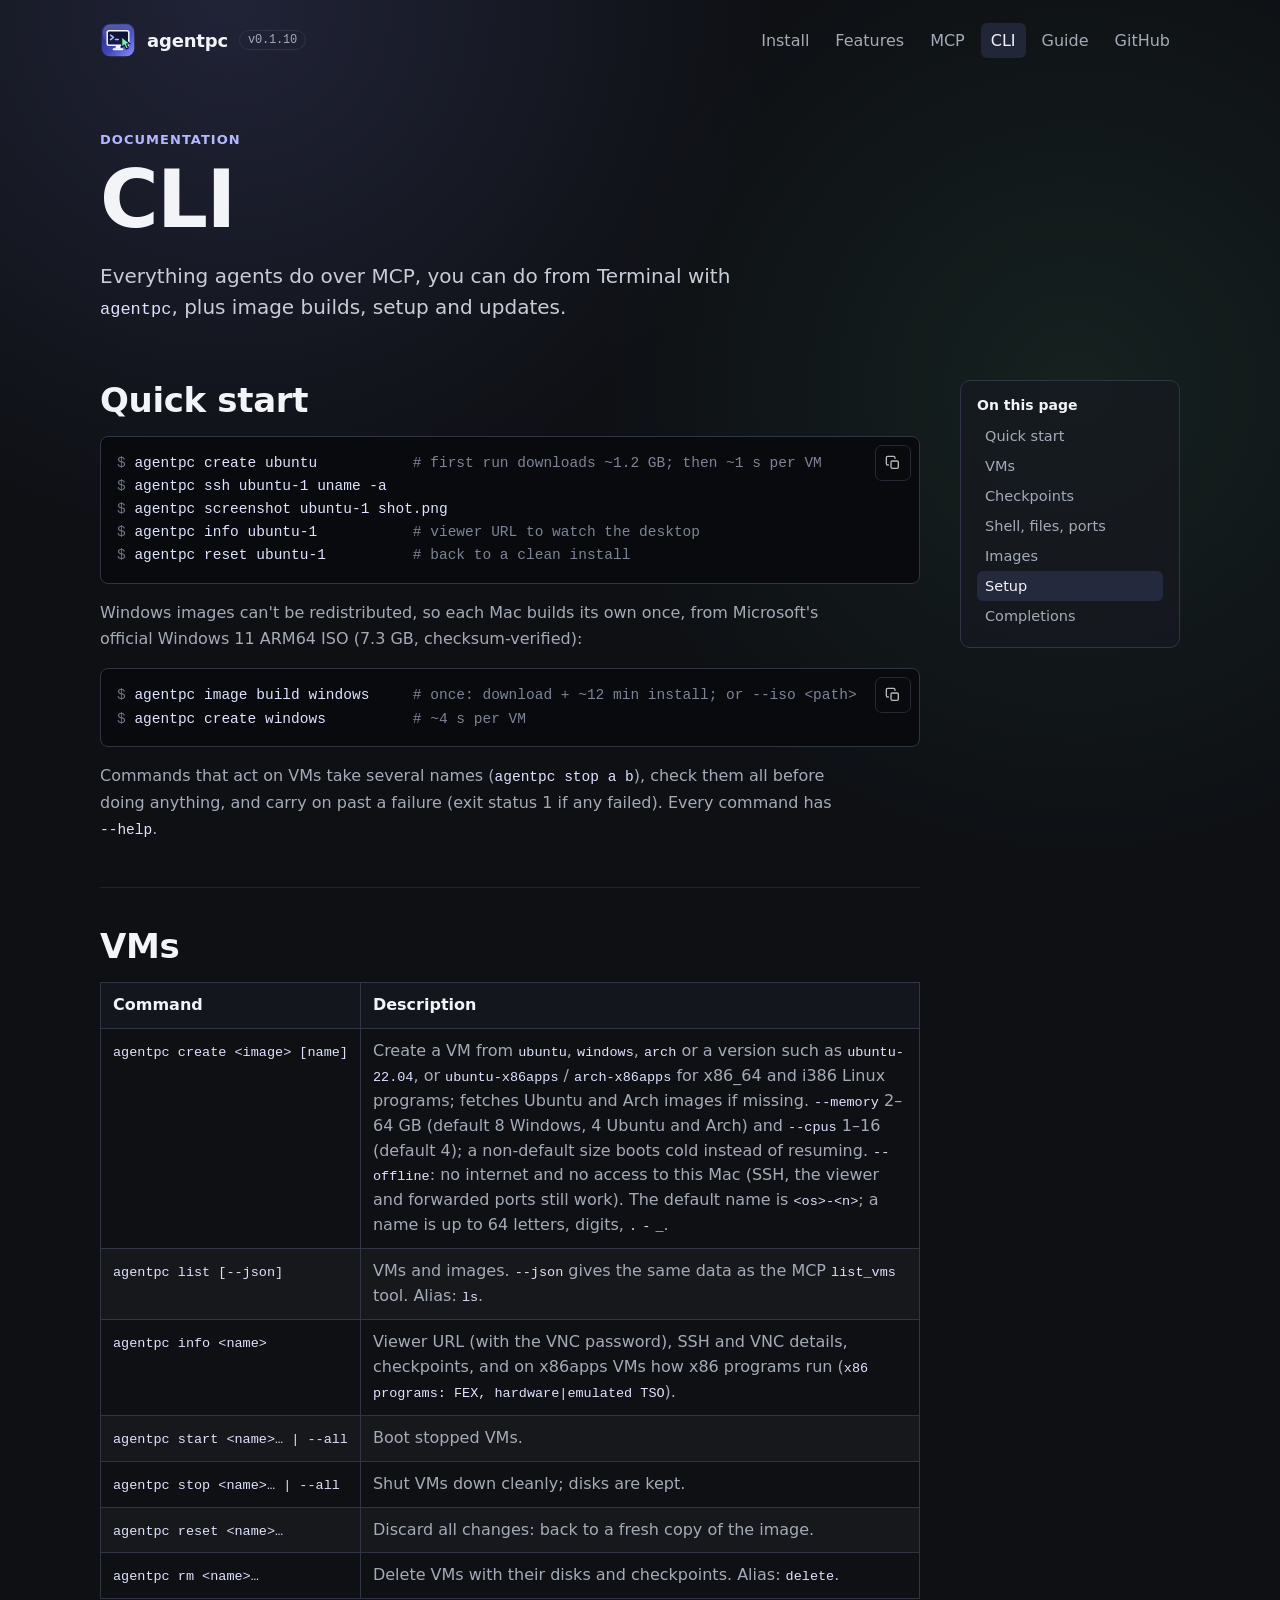
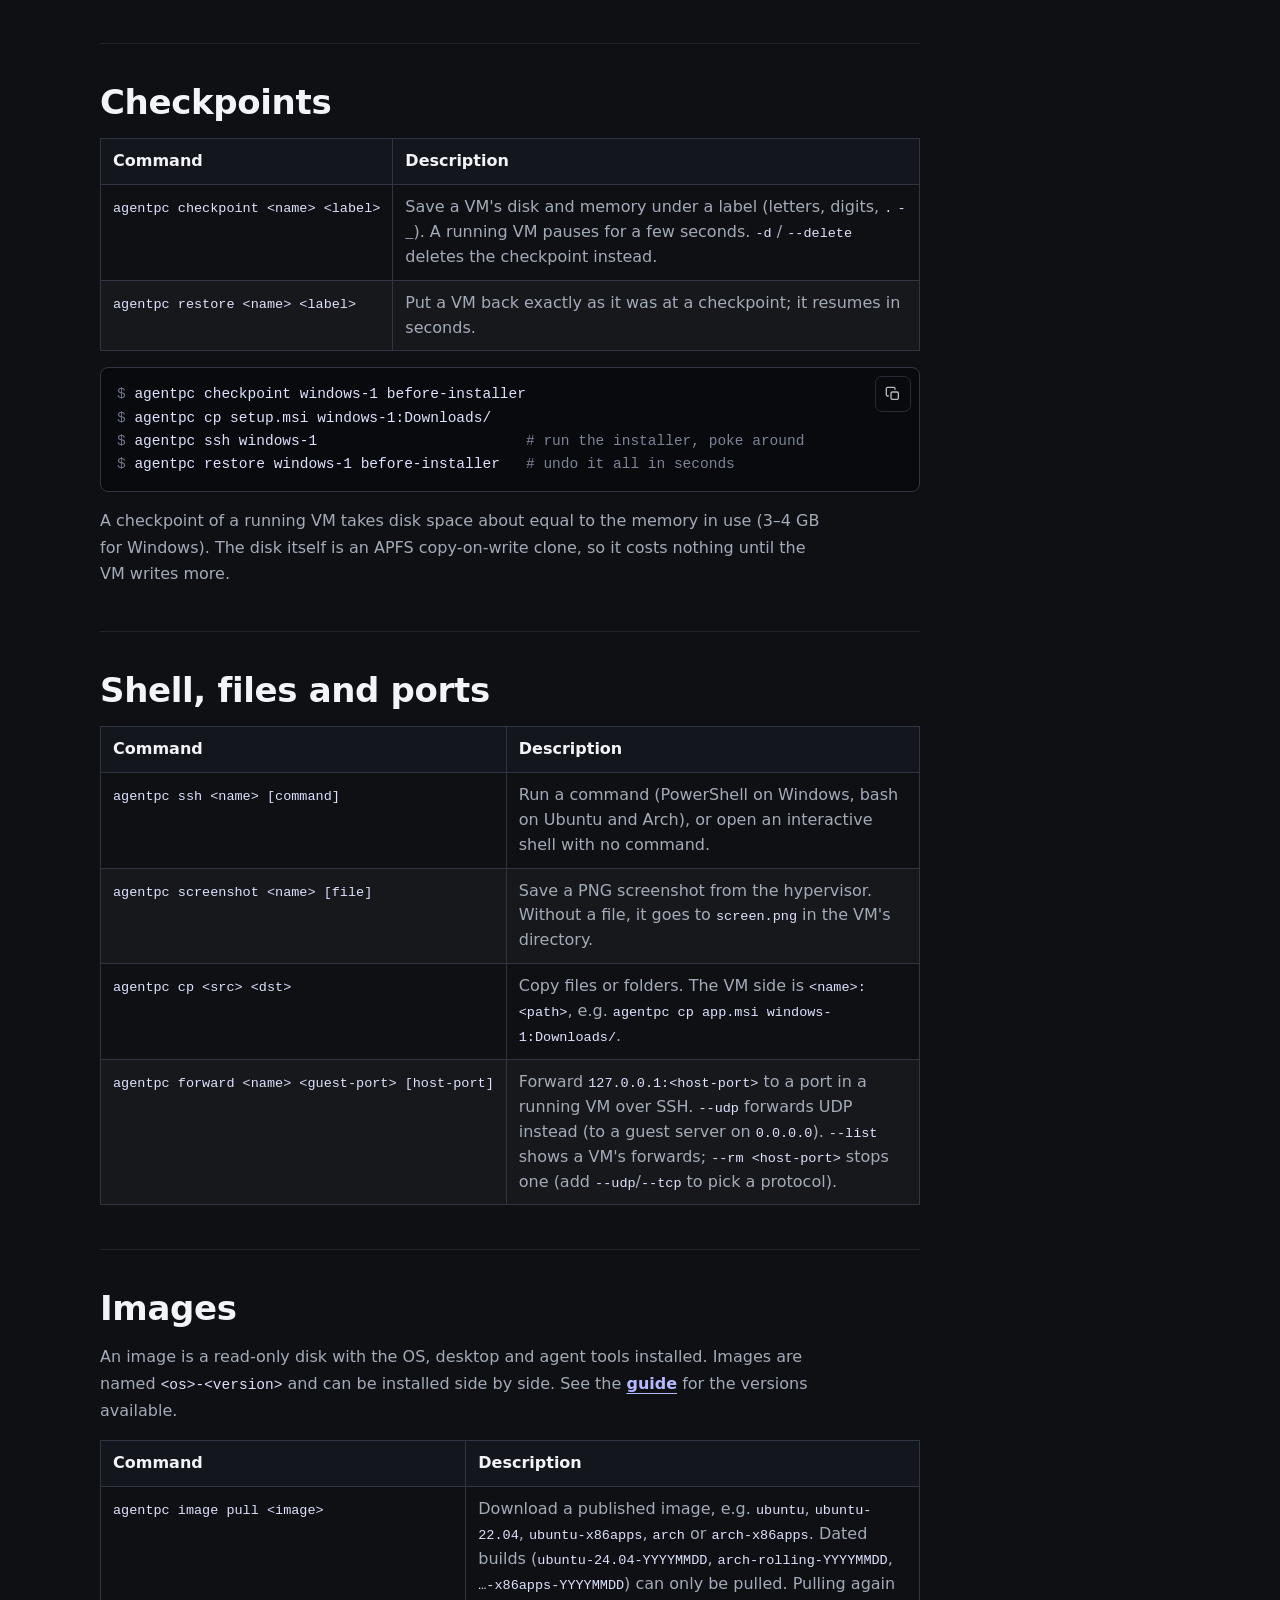
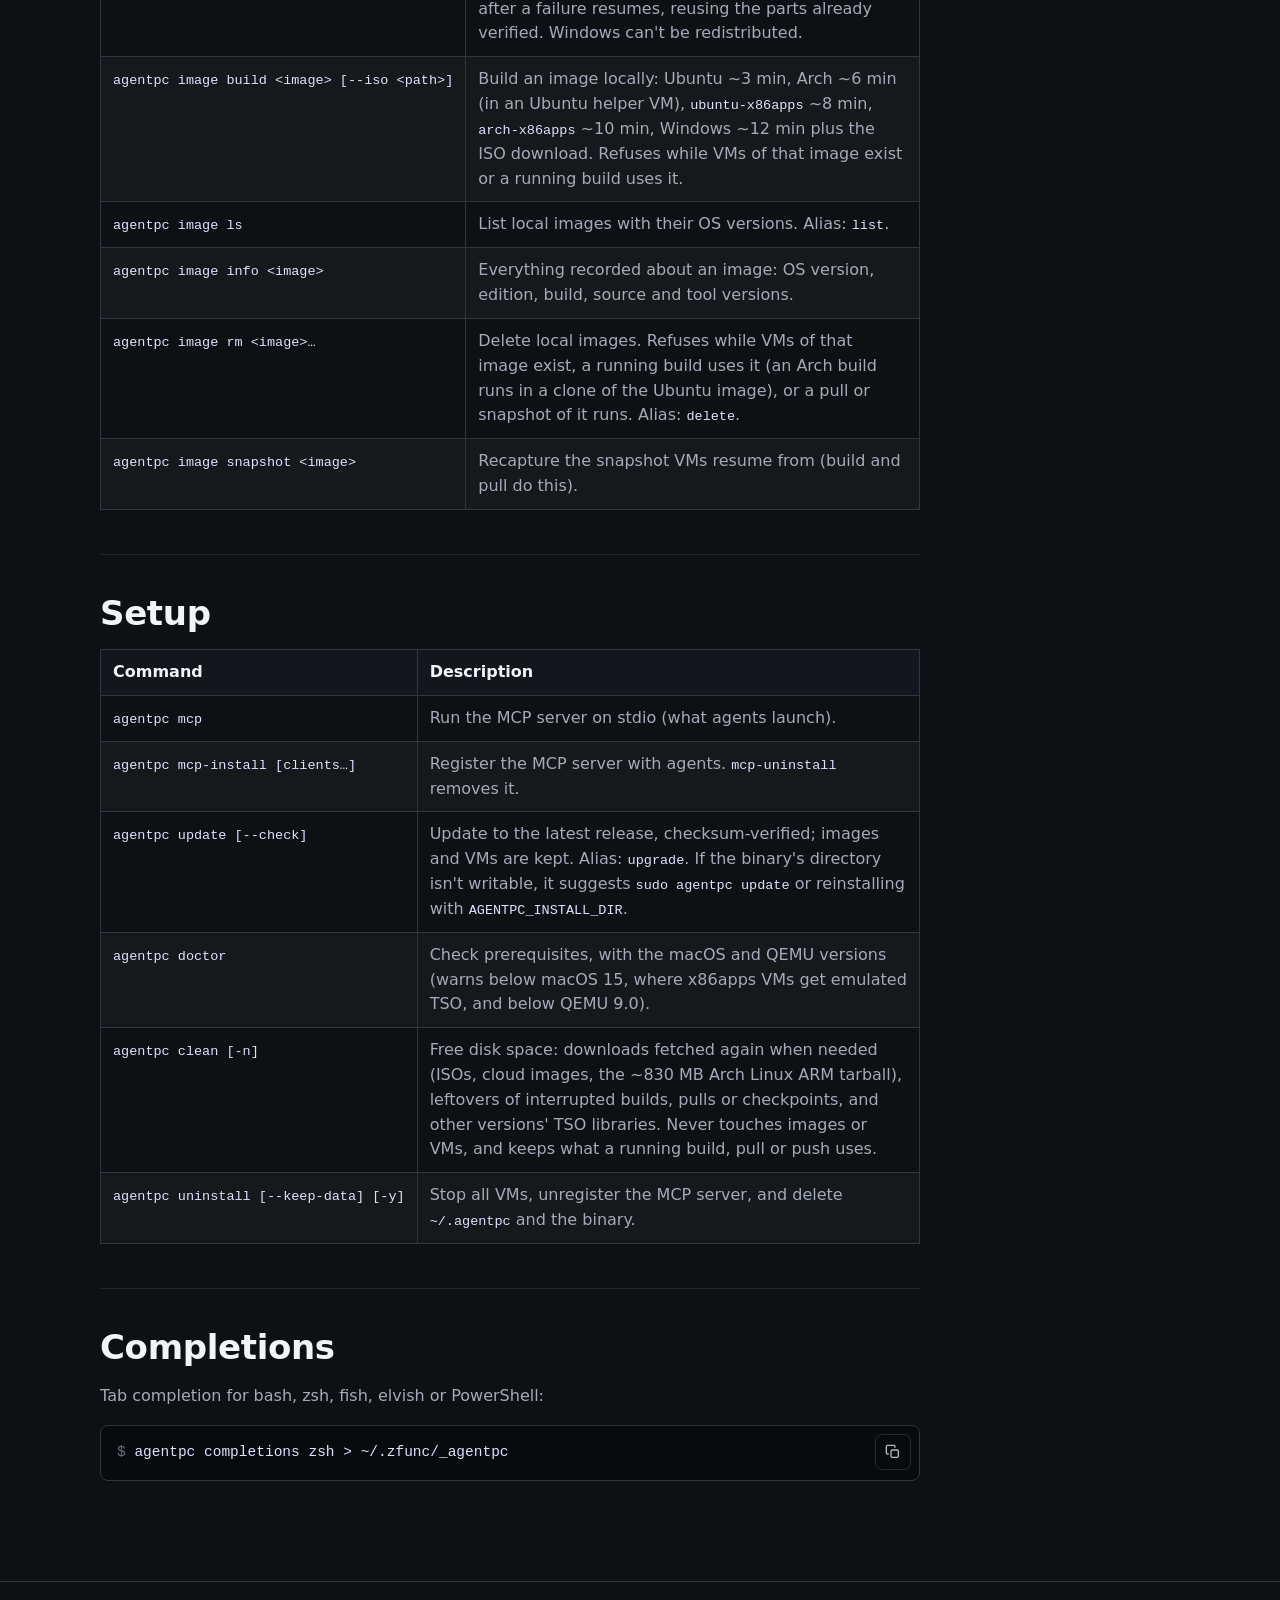
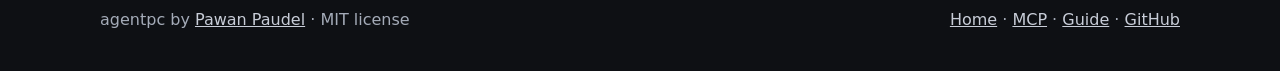
==== site/cli.html @ 163df9e5 "chore: release v0.1.10" ====
<!doctype html>
<html lang="en">
  <head>
    <meta charset="utf-8" />
    <meta name="viewport" content="width=device-width, initial-scale=1" />
    <title>agentpc CLI</title>
    <meta
      name="description"
      content="agentpc CLI reference: create, checkpoint, reset and control Windows, Ubuntu and Arch Linux ARM desktop VMs from your Mac's terminal."
    />
    <meta property="og:title" content="agentpc CLI" />
    <meta
      property="og:description"
      content="Create, checkpoint, reset and control Windows, Ubuntu and Arch Linux ARM VMs from your terminal."
    />
    <meta property="og:type" content="website" />
    <meta property="og:image" content="https://agentpc.pawanpaudel.com.np/og.png" />
    <meta name="twitter:card" content="summary_large_image" />
    <meta property="og:url" content="https://agentpc.pawanpaudel.com.np/cli.html" />
    <meta name="theme-color" content="#1b1f4b" />
    <link rel="icon" href="favicon.svg" type="image/svg+xml" />
    <link rel="apple-touch-icon" href="apple-touch-icon.png" />
    <link rel="stylesheet" href="styles.css" />
  </head>
  <body>
    <a class="skip-link" href="#main">Skip to content</a>
    <header class="shell">
      <nav class="nav" aria-label="Main navigation">
        <a class="brand" href="index.html">
          <img src="favicon.svg" width="36" height="36" alt="" decoding="async" />
          <span>agentpc</span>
          <span class="version" translate="no">v0.1.10</span>
        </a>
        <div class="nav-links">
          <a href="index.html#install">Install</a>
          <a href="index.html#features">Features</a>
          <a href="mcp.html">MCP</a>
          <a href="cli.html" aria-current="page">CLI</a>
          <a href="guide.html">Guide</a>
          <a class="nav-github" href="https://github.com/pawanpaudel93/agentpc">GitHub</a>
        </div>
      </nav>
    </header>

    <main id="main">
      <section class="shell hero compact">
        <div class="hero-inner">
          <p class="eyebrow">Documentation</p>
          <h1>CLI</h1>
          <p class="hero-copy">
            Everything agents do over MCP, you can do from Terminal with
            <code translate="no">agentpc</code>, plus image builds, setup and updates.
          </p>
        </div>
      </section>

      <div class="shell doc-layout">
        <aside class="doc-nav" aria-label="CLI sections">
          <strong>On this page</strong>
          <div class="doc-nav-links">
            <a href="#quick-start">Quick start</a>
            <a href="#vms">VMs</a>
            <a href="#checkpoints">Checkpoints</a>
            <a href="#access">Shell, files, ports</a>
            <a href="#images">Images</a>
            <a href="#setup">Setup</a>
            <a href="#completions">Completions</a>
          </div>
        </aside>

        <article class="doc-main">
          <section class="doc-section" id="quick-start">
            <h2>Quick start</h2>
            <div class="code-panel">
              <pre><code translate="no"><span class="prompt">$ </span>agentpc create ubuntu           <span class="comment"># first run downloads ~1.2 GB; then ~1 s per VM</span>
<span class="prompt">$ </span>agentpc ssh ubuntu-1 uname -a
<span class="prompt">$ </span>agentpc screenshot ubuntu-1 shot.png
<span class="prompt">$ </span>agentpc info ubuntu-1           <span class="comment"># viewer URL to watch the desktop</span>
<span class="prompt">$ </span>agentpc reset ubuntu-1          <span class="comment"># back to a clean install</span></code></pre>
            </div>
            <p>
              Windows images can't be redistributed, so each Mac builds its own once, from
              Microsoft's official Windows 11 ARM64 ISO (7.3 GB, checksum-verified):
            </p>
            <div class="code-panel">
              <pre><code translate="no"><span class="prompt">$ </span>agentpc image build windows     <span class="comment"># once: download + ~12 min install; or --iso &lt;path&gt;</span>
<span class="prompt">$ </span>agentpc create windows          <span class="comment"># ~4 s per VM</span></code></pre>
            </div>
            <p>
              Commands that act on VMs take several names (<code translate="no">agentpc stop a b</code>),
              check them all before doing anything, and carry on past a failure (exit status 1 if any
              failed). Every command has <code translate="no">--help</code>.
            </p>
          </section>

          <section class="doc-section" id="vms">
            <h2>VMs</h2>
            <table class="data-table">
              <thead>
                <tr><th>Command</th><th>Description</th></tr>
              </thead>
              <tbody>
                <tr>
                  <td><code translate="no">agentpc create &lt;image&gt; [name]</code></td>
                  <td>
                    Create a VM from <code translate="no">ubuntu</code>, <code translate="no">windows</code>,
                    <code translate="no">arch</code> or a
                    version such as <code translate="no">ubuntu-22.04</code>, or <code translate="no">ubuntu-x86apps</code> /
                    <code translate="no">arch-x86apps</code> for x86_64 and i386 Linux programs; fetches Ubuntu and Arch images if missing.
                    <code translate="no">--memory</code> 2–64 GB (default 8 Windows, 4 Ubuntu and Arch) and
                    <code translate="no">--cpus</code> 1–16 (default 4); a non-default size boots cold instead of
                    resuming. <code translate="no">--offline</code>: no internet and no access to this Mac (SSH,
                    the viewer and forwarded ports still work). The default name is
                    <code translate="no">&lt;os&gt;-&lt;n&gt;</code>; a name is up to 64 letters, digits,
                    <code translate="no">.</code> <code translate="no">-</code> <code translate="no">_</code>.
                  </td>
                </tr>
                <tr>
                  <td><code translate="no">agentpc list [--json]</code></td>
                  <td>VMs and images. <code translate="no">--json</code> gives the same data as the MCP <code translate="no">list_vms</code> tool. Alias: <code translate="no">ls</code>.</td>
                </tr>
                <tr>
                  <td><code translate="no">agentpc info &lt;name&gt;</code></td>
                  <td>Viewer URL (with the VNC password), SSH and VNC details, checkpoints, and on x86apps VMs how x86 programs run (<code translate="no">x86 programs: FEX, hardware|emulated TSO</code>).</td>
                </tr>
                <tr>
                  <td><code translate="no">agentpc start &lt;name&gt;… | --all</code></td>
                  <td>Boot stopped VMs.</td>
                </tr>
                <tr>
                  <td><code translate="no">agentpc stop &lt;name&gt;… | --all</code></td>
                  <td>Shut VMs down cleanly; disks are kept.</td>
                </tr>
                <tr>
                  <td><code translate="no">agentpc reset &lt;name&gt;…</code></td>
                  <td>Discard all changes: back to a fresh copy of the image.</td>
                </tr>
                <tr>
                  <td><code translate="no">agentpc rm &lt;name&gt;…</code></td>
                  <td>Delete VMs with their disks and checkpoints. Alias: <code translate="no">delete</code>.</td>
                </tr>
              </tbody>
            </table>
          </section>

          <section class="doc-section" id="checkpoints">
            <h2>Checkpoints</h2>
            <table class="data-table">
              <thead>
                <tr><th>Command</th><th>Description</th></tr>
              </thead>
              <tbody>
                <tr>
                  <td><code translate="no">agentpc checkpoint &lt;name&gt; &lt;label&gt;</code></td>
                  <td>Save a VM's disk and memory under a label (letters, digits, <code translate="no">.</code> <code translate="no">-</code> <code translate="no">_</code>). A running VM pauses for a few seconds. <code translate="no">-d</code> / <code translate="no">--delete</code> deletes the checkpoint instead.</td>
                </tr>
                <tr>
                  <td><code translate="no">agentpc restore &lt;name&gt; &lt;label&gt;</code></td>
                  <td>Put a VM back exactly as it was at a checkpoint; it resumes in seconds.</td>
                </tr>
              </tbody>
            </table>
            <div class="code-panel">
              <pre><code translate="no"><span class="prompt">$ </span>agentpc checkpoint windows-1 before-installer
<span class="prompt">$ </span>agentpc cp setup.msi windows-1:Downloads/
<span class="prompt">$ </span>agentpc ssh windows-1                        <span class="comment"># run the installer, poke around</span>
<span class="prompt">$ </span>agentpc restore windows-1 before-installer   <span class="comment"># undo it all in seconds</span></code></pre>
            </div>
            <p>
              A checkpoint of a running VM takes disk space about equal to the memory in use (3–4 GB for
              Windows). The disk itself is an APFS copy-on-write clone, so it costs nothing until the VM
              writes more.
            </p>
          </section>

          <section class="doc-section" id="access">
            <h2>Shell, files and ports</h2>
            <table class="data-table">
              <thead>
                <tr><th>Command</th><th>Description</th></tr>
              </thead>
              <tbody>
                <tr>
                  <td><code translate="no">agentpc ssh &lt;name&gt; [command]</code></td>
                  <td>Run a command (PowerShell on Windows, bash on Ubuntu and Arch), or open an interactive shell with no command.</td>
                </tr>
                <tr>
                  <td><code translate="no">agentpc screenshot &lt;name&gt; [file]</code></td>
                  <td>Save a PNG screenshot from the hypervisor. Without a file, it goes to <code translate="no">screen.png</code> in the VM's directory.</td>
                </tr>
                <tr>
                  <td><code translate="no">agentpc cp &lt;src&gt; &lt;dst&gt;</code></td>
                  <td>Copy files or folders. The VM side is <code translate="no">&lt;name&gt;:&lt;path&gt;</code>, e.g. <code translate="no">agentpc cp app.msi windows-1:Downloads/</code>.</td>
                </tr>
                <tr>
                  <td><code translate="no">agentpc forward &lt;name&gt; &lt;guest-port&gt; [host-port]</code></td>
                  <td>Forward <code translate="no">127.0.0.1:&lt;host-port&gt;</code> to a port in a running VM over SSH. <code translate="no">--udp</code> forwards UDP instead (to a guest server on <code translate="no">0.0.0.0</code>). <code translate="no">--list</code> shows a VM's forwards; <code translate="no">--rm &lt;host-port&gt;</code> stops one (add <code translate="no">--udp</code>/<code translate="no">--tcp</code> to pick a protocol).</td>
                </tr>
              </tbody>
            </table>
          </section>

          <section class="doc-section" id="images">
            <h2>Images</h2>
            <p>
              An image is a read-only disk with the OS, desktop and agent tools installed. Images are
              named <code translate="no">&lt;os&gt;-&lt;version&gt;</code> and can be installed side by side.
              See the <a href="guide.html#images">guide</a> for the versions available.
            </p>
            <table class="data-table">
              <thead>
                <tr><th>Command</th><th>Description</th></tr>
              </thead>
              <tbody>
                <tr>
                  <td><code translate="no">agentpc image pull &lt;image&gt;</code></td>
                  <td>Download a published image, e.g. <code translate="no">ubuntu</code>, <code translate="no">ubuntu-22.04</code>, <code translate="no">ubuntu-x86apps</code>, <code translate="no">arch</code> or <code translate="no">arch-x86apps</code>. Dated builds (<code translate="no">ubuntu-24.04-YYYYMMDD</code>, <code translate="no">arch-rolling-YYYYMMDD</code>, <code translate="no">…-x86apps-YYYYMMDD</code>) can only be pulled. Pulling again after a failure resumes, reusing the parts already verified. Windows can't be redistributed.</td>
                </tr>
                <tr>
                  <td><code translate="no">agentpc image build &lt;image&gt; [--iso &lt;path&gt;]</code></td>
                  <td>Build an image locally: Ubuntu ~3 min, Arch ~6 min (in an Ubuntu helper VM), <code translate="no">ubuntu-x86apps</code> ~8 min, <code translate="no">arch-x86apps</code> ~10 min, Windows ~12 min plus the ISO download. Refuses while VMs of that image exist or a running build uses it.</td>
                </tr>
                <tr>
                  <td><code translate="no">agentpc image ls</code></td>
                  <td>List local images with their OS versions. Alias: <code translate="no">list</code>.</td>
                </tr>
                <tr>
                  <td><code translate="no">agentpc image info &lt;image&gt;</code></td>
                  <td>Everything recorded about an image: OS version, edition, build, source and tool versions.</td>
                </tr>
                <tr>
                  <td><code translate="no">agentpc image rm &lt;image&gt;…</code></td>
                  <td>Delete local images. Refuses while VMs of that image exist, a running build uses it (an Arch build runs in a clone of the Ubuntu image), or a pull or snapshot of it runs. Alias: <code translate="no">delete</code>.</td>
                </tr>
                <tr>
                  <td><code translate="no">agentpc image snapshot &lt;image&gt;</code></td>
                  <td>Recapture the snapshot VMs resume from (build and pull do this).</td>
                </tr>
              </tbody>
            </table>
          </section>

          <section class="doc-section" id="setup">
            <h2>Setup</h2>
            <table class="data-table">
              <thead>
                <tr><th>Command</th><th>Description</th></tr>
              </thead>
              <tbody>
                <tr>
                  <td><code translate="no">agentpc mcp</code></td>
                  <td>Run the MCP server on stdio (what agents launch).</td>
                </tr>
                <tr>
                  <td><code translate="no">agentpc mcp-install [clients…]</code></td>
                  <td>Register the MCP server with agents. <code translate="no">mcp-uninstall</code> removes it.</td>
                </tr>
                <tr>
                  <td><code translate="no">agentpc update [--check]</code></td>
                  <td>Update to the latest release, checksum-verified; images and VMs are kept. Alias: <code translate="no">upgrade</code>. If the binary's directory isn't writable, it suggests <code translate="no">sudo agentpc update</code> or reinstalling with <code translate="no">AGENTPC_INSTALL_DIR</code>.</td>
                </tr>
                <tr>
                  <td><code translate="no">agentpc doctor</code></td>
                  <td>Check prerequisites, with the macOS and QEMU versions (warns below macOS 15, where x86apps VMs get emulated TSO, and below QEMU 9.0).</td>
                </tr>
                <tr>
                  <td><code translate="no">agentpc clean [-n]</code></td>
                  <td>Free disk space: downloads fetched again when needed (ISOs, cloud images, the ~830 MB Arch Linux ARM tarball), leftovers of interrupted builds, pulls or checkpoints, and other versions' TSO libraries. Never touches images or VMs, and keeps what a running build, pull or push uses.</td>
                </tr>
                <tr>
                  <td><code translate="no">agentpc uninstall [--keep-data] [-y]</code></td>
                  <td>Stop all VMs, unregister the MCP server, and delete <code translate="no">~/.agentpc</code> and the binary.</td>
                </tr>
              </tbody>
            </table>
          </section>

          <section class="doc-section" id="completions">
            <h2>Completions</h2>
            <p>Tab completion for bash, zsh, fish, elvish or PowerShell:</p>
            <div class="code-panel">
              <pre><code translate="no"><span class="prompt">$ </span>agentpc completions zsh &gt; ~/.zfunc/_agentpc</code></pre>
            </div>
          </section>
        </article>
      </div>
      <span class="copy-status" aria-live="polite"></span>
    </main>

    <footer>
      <div class="shell">
        <span>agentpc by <a href="https://github.com/pawanpaudel93">Pawan Paudel</a> · MIT license</span>
        <span>
          <a href="index.html">Home</a>
          ·
          <a href="mcp.html">MCP</a>
          ·
          <a href="guide.html">Guide</a>
          ·
          <a class="nav-github" href="https://github.com/pawanpaudel93/agentpc">GitHub</a>
        </span>
      </div>
    </footer>
    <script src="script.js"></script>
  </body>
</html>
---- site/styles.css ----
:root {
  color-scheme: dark;
  --bg: #0e1014;
  --panel: #171a21;
  --panel-soft: #13161c;
  --code-bg: #080a0d;
  --line: #2f3542;
  --line-soft: rgba(47, 53, 66, 0.55);
  --text: #f2f4f8;
  --muted: #a4abb8;
  --soft: #c8cdd8;
  --accent: #8a91ff;
  /* Lighter indigo reserved for text on dark (eyebrows, inline links),
     where the button-fill indigo falls below 4.5:1 at small sizes. */
  --accent-text: #b4b8ff;
  --accent-ink: #0d1033;
  --ok: #6ee7a8;
  --warn: #f5c16c;
  --mono: "SFMono-Regular", "SF Mono", ui-monospace, Menlo, Consolas, "Liberation Mono", monospace;
  font-family:
    Inter, ui-sans-serif, system-ui, -apple-system, BlinkMacSystemFont,
    "Segoe UI", sans-serif;
}

* {
  box-sizing: border-box;
}

html {
  background: var(--bg);
  scroll-behavior: smooth;
}

body {
  margin: 0;
  background:
    radial-gradient(circle at 18% 0%, rgba(138, 145, 255, 0.15), transparent 34rem),
    radial-gradient(circle at 84% 8%, rgba(110, 231, 168, 0.08), transparent 30rem),
    var(--bg);
  color: var(--text);
  overflow-x: hidden;
  -webkit-tap-highlight-color: rgba(138, 145, 255, 0.24);
}

a {
  color: inherit;
}

a,
.button,
.copy-button,
.tab {
  touch-action: manipulation;
}

a:focus-visible,
.button:focus-visible,
.copy-button:focus-visible,
.tab:focus-visible {
  border-radius: 7px;
  outline: 2px solid var(--accent);
  outline-offset: 3px;
}

.skip-link {
  background: var(--accent);
  border-radius: 7px;
  color: var(--accent-ink);
  font-weight: 700;
  left: 16px;
  padding: 10px 14px;
  position: absolute;
  text-decoration: none;
  top: 14px;
  transform: translateY(-160%);
  transition: transform 160ms ease;
  z-index: 10;
}

.skip-link:focus-visible {
  transform: translateY(0);
}

.shell {
  margin: 0 auto;
  width: min(1080px, calc(100% - 32px));
}

/* ---- Nav ---- */

.nav {
  align-items: center;
  display: flex;
  gap: 20px;
  justify-content: space-between;
  padding: 22px 0;
}

.brand {
  align-items: center;
  display: inline-flex;
  font-size: 18px;
  font-weight: 750;
  gap: 11px;
  letter-spacing: -0.01em;
  text-decoration: none;
}

.brand img {
  display: block;
  height: 36px;
  width: 36px;
}

.version {
  border: 1px solid var(--line);
  border-radius: 999px;
  color: var(--muted);
  font-family: var(--mono);
  font-size: 12px;
  font-weight: 500;
  padding: 2px 8px;
}

.nav-links {
  align-items: center;
  display: flex;
  gap: 6px;
}

.nav-links a {
  border-radius: 6px;
  color: var(--muted);
  padding: 8px 10px;
  text-decoration: none;
  transition: background 160ms ease, color 160ms ease;
}

.nav-links a:hover {
  background: rgba(255, 255, 255, 0.06);
  color: var(--text);
}

.nav-links a[aria-current="page"] {
  background: rgba(138, 145, 255, 0.14);
  color: var(--text);
}

#install,
.section[id],
.doc-section {
  /* Anchor jumps land below the nav with breathing room. */
  scroll-margin-top: 80px;
}

/* ---- Hero ---- */

.hero {
  padding: 52px 0 56px;
}

.hero.compact {
  padding-bottom: 28px;
}

.hero-inner {
  max-width: 760px;
}

.eyebrow {
  color: var(--accent-text);
  font-size: 13px;
  font-weight: 800;
  letter-spacing: 0.08em;
  margin: 0 0 14px;
  text-transform: uppercase;
}

h1 {
  font-size: clamp(48px, 8vw, 80px);
  letter-spacing: -0.02em;
  line-height: 0.98;
  margin: 0 0 22px;
  text-wrap: balance;
}

.hero-split h1 {
  font-size: clamp(40px, 5.2vw, 62px);
  line-height: 1.03;
}

.hero-copy {
  color: var(--soft);
  font-size: 20px;
  line-height: 1.55;
  margin: 0 0 28px;
  max-width: 640px;
}

.hero-copy code {
  font-size: 0.85em;
}

.actions {
  align-items: center;
  display: flex;
  flex-wrap: wrap;
  gap: 12px;
}

.button {
  align-items: center;
  border: 1px solid transparent;
  border-radius: 7px;
  display: inline-flex;
  font-weight: 700;
  gap: 8px;
  min-height: 44px;
  padding: 0 16px;
  text-decoration: none;
  transition:
    filter 180ms ease,
    transform 120ms ease,
    background 180ms ease;
}

.button.primary {
  background: var(--accent);
  color: var(--accent-ink);
}

.button.secondary {
  border-color: var(--line);
  color: var(--text);
}

.button.secondary:hover {
  background: rgba(255, 255, 255, 0.05);
}

.button:hover {
  filter: brightness(1.07);
}

.button:active {
  transform: translateY(1px);
}

.button.primary:focus-visible {
  /* The shared outline is indigo-on-indigo against this fill, so switch
     it to white and add an inner ring. */
  box-shadow: inset 0 0 0 2px var(--accent-ink);
  outline-color: var(--text);
}

.button svg {
  height: 18px;
  width: 18px;
}

.requirements {
  color: var(--muted);
  font-size: 14px;
  margin: 14px 0 0;
}

.install {
  container-type: inline-size;
  margin-top: 26px;
  max-width: 760px;
}

.install-label {
  color: var(--muted);
  font-size: 14px;
  margin: 0 0 8px;
}

/* ---- Code ---- */

.command,
.terminal {
  background: var(--code-bg);
  border: 1px solid var(--line);
  border-radius: 8px;
  padding: 15px 16px;
  scrollbar-width: thin;
}

.command {
  align-items: center;
  display: grid;
  gap: 12px;
  grid-template-columns: minmax(0, 1fr) auto;
  padding: 8px 8px 8px 16px;
}

.terminal {
  margin: 16px 0 0;
  overflow-x: auto;
}

pre.terminal code {
  display: block;
  font-size: 14px;
  line-height: 1.65;
  white-space: pre;
}

code {
  color: #dfe2ff;
  font-family: var(--mono);
  font-size: 14.5px;
  font-variant-numeric: tabular-nums;
}

.prompt {
  color: #6b7285;
  user-select: none;
}

.comment {
  color: #7d8497;
}

.command code {
  display: block;
  overflow-x: auto;
  scrollbar-width: thin;
  white-space: nowrap;
}

.command .mobile-command {
  display: none;
}

.copy-button {
  align-items: center;
  background: transparent;
  border: 1px solid var(--line);
  border-radius: 7px;
  color: var(--text);
  cursor: pointer;
  display: inline-flex;
  flex: none;
  height: 44px;
  justify-content: center;
  padding: 0;
  transition:
    background 180ms ease,
    border-color 180ms ease,
    color 180ms ease;
  width: 44px;
}

.copy-button:hover {
  background: rgba(255, 255, 255, 0.06);
}

.copy-button svg {
  height: 18px;
  width: 18px;
}

.copy-button .check-icon {
  display: none;
}

.copy-button.is-copied {
  border-color: rgba(110, 231, 168, 0.7);
  color: var(--ok);
}

.copy-button.is-copied .copy-icon {
  display: none;
}

.copy-button.is-copied .check-icon {
  display: block;
}

.copy-status,
.sr-only {
  border: 0;
  clip: rect(0 0 0 0);
  clip-path: inset(50%);
  height: 1px;
  margin: -1px;
  overflow: hidden;
  padding: 0;
  position: absolute;
  white-space: nowrap;
  width: 1px;
}

.code-panel {
  background: var(--code-bg);
  border: 1px solid var(--line);
  border-radius: 8px;
  margin: 16px 0;
  max-width: 100%;
  overflow: hidden;
  position: relative;
}

.code-panel pre {
  margin: 0;
  max-width: 100%;
  overflow-x: auto;
  padding: 15px 64px 15px 16px;
  scrollbar-width: thin;
}

.code-panel code {
  display: block;
  line-height: 1.6;
  white-space: pre;
}

/* script.js adds a copy button to each code panel. */
.code-panel .copy-button {
  background: var(--code-bg);
  height: 36px;
  opacity: 0.75;
  position: absolute;
  right: 8px;
  top: 8px;
  width: 36px;
}

.code-panel:hover .copy-button,
.code-panel .copy-button:focus-visible,
.code-panel .copy-button.is-copied {
  opacity: 1;
}

.code-panel .copy-button svg {
  height: 16px;
  width: 16px;
}

/* ---- Sections ---- */

.section {
  padding: 48px 0;
}

.section-head {
  margin-bottom: 26px;
  max-width: 680px;
}

.section h2,
.doc-section h2 {
  font-size: 34px;
  letter-spacing: -0.01em;
  margin: 0 0 12px;
  text-wrap: balance;
}

.section-head p {
  color: var(--muted);
  font-size: 17px;
  line-height: 1.6;
  margin: 0;
}

.grid {
  display: grid;
  gap: 14px;
  grid-template-columns: repeat(3, minmax(0, 1fr));
}

.grid.two {
  grid-template-columns: repeat(2, minmax(0, 1fr));
}

.card {
  background: var(--panel);
  border: 1px solid var(--line);
  border-radius: 10px;
  display: flex;
  flex-direction: column;
  min-width: 0;
  padding: 22px;
}

.card h3 {
  font-size: 21px;
  margin: 0 0 9px;
}

.card p,
.doc-section p,
.doc-section li {
  color: var(--muted);
  line-height: 1.65;
}

.doc-section p,
.doc-section ul,
.doc-section ol {
  /* Cap the measure for readability on wide viewports. */
  max-width: 72ch;
}

.card p {
  margin: 0;
}

.card .terminal {
  margin-bottom: 18px;
}

.card-action {
  margin-top: auto !important;
  padding-top: 16px;
}

.card-action a,
.inline-link,
.doc-section p a,
.doc-section li a {
  color: var(--accent-text);
  font-weight: 650;
  text-decoration-thickness: 1px;
  text-underline-offset: 4px;
}

.card-action a {
  border-radius: 6px;
  display: inline-flex;
  font-weight: 700;
  padding: 6px 0;
}

.card-kicker {
  align-items: center;
  color: var(--muted);
  display: flex;
  font-family: var(--mono);
  font-size: 13px;
  gap: 8px;
  margin-bottom: 12px;
}

.stat-row {
  border-top: 1px solid var(--line-soft);
  display: grid;
  gap: 10px;
  grid-template-columns: repeat(3, minmax(0, 1fr));
  /* Pinned to the card bottom so both guest cards line up. */
  margin-top: auto;
  padding-top: 16px;
}

.stat-row div {
  min-width: 0;
}

.stat-row strong {
  display: block;
  font-size: 22px;
  font-variant-numeric: tabular-nums;
  letter-spacing: -0.01em;
}

.stat-row span {
  color: var(--muted);
  font-size: 13px;
}

/* ---- Feature list: a two-column definition list, not a card grid ---- */

.feature-list {
  display: grid;
  gap: 0 48px;
  grid-template-columns: repeat(2, minmax(0, 1fr));
  margin: 0;
}

.feature-list > div {
  border-top: 1px solid var(--line);
  padding: 20px 0 24px;
}

.feature-list dt {
  font-size: 18px;
  font-weight: 700;
  margin-bottom: 8px;
}

.feature-list dd {
  color: var(--muted);
  line-height: 1.6;
  margin: 0;
  max-width: 48ch;
}

.feature-list dd code {
  font-size: 13.5px;
}

/* ---- The agent loop: three numbered steps ---- */

.loop {
  counter-reset: step;
  display: grid;
  gap: 14px;
  grid-template-columns: repeat(3, minmax(0, 1fr));
  list-style: none;
  margin: 0;
  padding: 0;
}

.loop li {
  background: var(--panel);
  border: 1px solid var(--line);
  border-radius: 10px;
  counter-increment: step;
  min-width: 0;
  padding: 20px 22px 22px;
  position: relative;
}

.loop li::before {
  align-items: center;
  background: rgba(138, 145, 255, 0.14);
  border-radius: 999px;
  color: var(--accent-text);
  content: counter(step);
  display: inline-flex;
  font-size: 13px;
  font-weight: 800;
  height: 26px;
  justify-content: center;
  margin-bottom: 14px;
  width: 26px;
}

.loop h3 {
  font-size: 19px;
  margin: 0 0 8px;
}

.loop p {
  color: var(--muted);
  line-height: 1.6;
  margin: 0 0 14px;
}

.tool-chips {
  display: flex;
  flex-wrap: wrap;
  gap: 6px;
}

.tool-chips code {
  background: rgba(255, 255, 255, 0.05);
  border: 1px solid var(--line-soft);
  border-radius: 6px;
  font-size: 12.5px;
  padding: 3px 7px;
}

/* ---- Clients ---- */

.clients {
  display: flex;
  flex-wrap: wrap;
  gap: 8px;
  list-style: none;
  margin: 0 0 18px;
  padding: 0;
}

.clients li {
  background: var(--panel);
  border: 1px solid var(--line);
  border-radius: 999px;
  color: var(--soft);
  font-size: 14.5px;
  font-weight: 600;
  padding: 8px 14px;
}

/* ---- Tabs (plugin vs. other clients) ---- */

.tabs {
  background: var(--code-bg);
  border: 1px solid var(--line);
  border-radius: 10px;
  overflow: hidden;
}

.tab-list {
  border-bottom: 1px solid var(--line);
  display: flex;
  gap: 2px;
  overflow-x: auto;
  padding: 6px;
  scrollbar-width: none;
}

.tab {
  background: transparent;
  border: 0;
  border-radius: 6px;
  color: var(--muted);
  cursor: pointer;
  flex: none;
  font: inherit;
  font-size: 14px;
  font-weight: 600;
  min-height: 36px;
  padding: 0 12px;
  transition: background 160ms ease, color 160ms ease;
}

.tab:hover {
  color: var(--text);
}

.tab[aria-selected="true"] {
  background: rgba(138, 145, 255, 0.16);
  color: var(--text);
}

.tab-panel {
  position: relative;
}

.tab-panel[hidden] {
  display: none;
}

.tab-panel .code-panel {
  border: 0;
  border-radius: 0;
  margin: 0;
}

.tab-note {
  border-top: 1px solid var(--line-soft);
  color: var(--muted);
  font-size: 14px;
  line-height: 1.55;
  margin: 0;
  padding: 12px 16px 14px;
}

/* ---- Doc pages ---- */

.doc-layout {
  display: grid;
  gap: 40px;
  grid-template-columns: minmax(0, 1fr) 220px;
  padding-bottom: 56px;
}

.doc-main {
  grid-column: 1;
  grid-row: 1;
  min-width: 0;
}

.doc-nav {
  align-self: start;
  background: rgba(23, 26, 33, 0.72);
  border: 1px solid var(--line);
  border-radius: 10px;
  grid-column: 2;
  grid-row: 1;
  max-height: calc(100vh - 36px);
  overflow-y: auto;
  padding: 16px;
  position: sticky;
  top: 18px;
}

.doc-nav strong {
  display: block;
  font-size: 14px;
  margin-bottom: 8px;
}

.doc-nav a {
  border-radius: 6px;
  color: var(--muted);
  display: block;
  font-size: 14.5px;
  padding: 7px 8px;
  text-decoration: none;
  transition: background 160ms ease, color 160ms ease;
}

.doc-nav a:hover {
  background: rgba(255, 255, 255, 0.06);
  color: var(--text);
}

.doc-nav a.is-active {
  background: rgba(138, 145, 255, 0.14);
  color: var(--text);
}

.doc-section {
  margin-bottom: 44px;
}

.doc-section h3 {
  font-size: 21px;
  margin: 28px 0 10px;
}

.doc-section + .doc-section {
  border-top: 1px solid var(--line-soft);
  padding-top: 38px;
}

.doc-section ul,
.doc-section ol {
  padding-left: 20px;
}

.doc-section li + li {
  margin-top: 6px;
}

.doc-section strong {
  color: var(--text);
}

.callout {
  background: rgba(138, 145, 255, 0.07);
  border: 1px solid rgba(138, 145, 255, 0.35);
  border-radius: 8px;
  margin: 16px 0;
  max-width: 72ch;
  padding: 12px 16px;
}

.callout p {
  margin: 0;
}

.callout.warn {
  background: rgba(245, 193, 108, 0.07);
  border-color: rgba(245, 193, 108, 0.4);
}

.data-table {
  border-collapse: collapse;
  color: var(--muted);
  margin: 16px 0;
  width: 100%;
}

.data-table th,
.data-table td {
  border: 1px solid var(--line);
  line-height: 1.55;
  padding: 10px 12px;
  text-align: left;
  vertical-align: top;
}

.data-table tbody tr:nth-child(even) {
  background: rgba(255, 255, 255, 0.03);
}

.data-table th {
  background: var(--panel-soft);
  color: var(--text);
}

.data-table code {
  font-size: 13.5px;
}

.data-table td:first-child code {
  white-space: nowrap;
}

/* ---- Footer ---- */

footer {
  border-top: 1px solid var(--line);
  color: var(--muted);
  padding: 28px 0 42px;
}

footer .shell {
  display: flex;
  flex-wrap: wrap;
  gap: 12px;
  justify-content: space-between;
}

footer a {
  color: var(--soft);
}

/* ---- Home hero: copy on the left, the agent demo on the right ---- */

.hero-split {
  align-items: center;
  display: grid;
  gap: 48px;
  grid-template-columns: minmax(0, 1fr) minmax(0, 1fr);
}

.demo {
  margin: 0;
  padding-bottom: 8px;
  position: relative;
}

/* The VM as seen through agentpc's browser viewer. */
.vm-window {
  background: #1d2129;
  border: 1px solid #343a47;
  border-radius: 12px;
  box-shadow: 0 30px 70px -30px rgba(0, 0, 0, 0.85);
  overflow: hidden;
}

.vm-titlebar {
  align-items: center;
  background: #242935;
  border-bottom: 1px solid #343a47;
  display: flex;
  font-size: 12.5px;
  gap: 10px;
  padding: 9px 12px;
}

.vm-dots {
  display: flex;
  gap: 6px;
}

.vm-dots span {
  background: #4a5162;
  border-radius: 50%;
  height: 10px;
  width: 10px;
}

.vm-name {
  color: var(--soft);
  font-family: var(--mono);
  font-size: 12.5px;
}

.vm-state {
  align-items: center;
  background: rgba(110, 231, 168, 0.12);
  border-radius: 999px;
  color: var(--ok);
  display: inline-flex;
  font-size: 11.5px;
  font-weight: 700;
  gap: 6px;
  margin-left: auto;
  padding: 2px 8px;
}

.vm-state::before {
  background: currentColor;
  border-radius: 50%;
  content: "";
  height: 6px;
  width: 6px;
}

/* An XFCE desktop: 16:10 like the 1280x800 guests. */
.vm-desktop {
  aspect-ratio: 16 / 10;
  background:
    radial-gradient(circle at 80% 110%, rgba(138, 145, 255, 0.55), transparent 60%),
    radial-gradient(circle at 0% 0%, rgba(110, 231, 168, 0.25), transparent 55%),
    linear-gradient(160deg, #20264f, #11142b);
  position: relative;
}

.vm-panel {
  align-items: center;
  background: rgba(10, 12, 22, 0.78);
  color: #c9cde0;
  display: flex;
  font-size: 10.5px;
  gap: 12px;
  height: 22px;
  justify-content: space-between;
  padding: 0 10px;
}

.vm-panel span:first-child {
  font-weight: 700;
}

.vm-term {
  background: rgba(8, 10, 14, 0.94);
  border: 1px solid rgba(255, 255, 255, 0.1);
  border-radius: 7px;
  box-shadow: 0 16px 30px -12px rgba(0, 0, 0, 0.7);
  left: 7%;
  overflow: hidden;
  position: absolute;
  right: 18%;
  top: 17%;
}

.vm-term-bar {
  background: rgba(255, 255, 255, 0.06);
  color: #9aa1b3;
  font-size: 10px;
  padding: 4px 8px;
  text-align: center;
}

.vm-term pre {
  color: #d7dbe8;
  font-family: var(--mono);
  font-size: 11.5px;
  line-height: 1.6;
  margin: 0;
  overflow: hidden;
  padding: 8px 10px 10px;
  white-space: pre-wrap;
}

.vm-term .ps {
  color: var(--ok);
}

.vm-term .out {
  color: #9aa1b3;
}

/* The agent's side: MCP tool calls as they return. */
.agent-log {
  background: rgba(23, 26, 33, 0.97);
  border: 1px solid rgba(138, 145, 255, 0.5);
  border-radius: 10px;
  box-shadow: 0 22px 44px -22px rgba(0, 0, 0, 0.95);
  margin: -64px 0 0 auto;
  padding: 12px 14px 10px;
  position: relative;
  width: min(360px, 92%);
}

.agent-log-label {
  align-items: center;
  color: var(--accent-text);
  display: flex;
  font-size: 12.5px;
  font-weight: 700;
  justify-content: space-between;
  margin: 0 0 6px;
}

.agent-log-label span {
  color: var(--muted);
  font-weight: 500;
}

.agent-log ol {
  list-style: none;
  margin: 0;
  padding: 0;
}

.agent-log li {
  align-items: baseline;
  border-top: 1px solid var(--line-soft);
  display: grid;
  font-family: var(--mono);
  font-size: 12.5px;
  gap: 8px;
  grid-template-columns: 14px minmax(0, 1fr) auto;
  padding: 6px 0;
}

.agent-log li:first-child {
  border-top: 0;
}

.agent-log .tick {
  color: var(--ok);
}

.agent-log .call {
  color: var(--text);
  overflow: hidden;
  text-overflow: ellipsis;
  white-space: nowrap;
}

.agent-log .call em {
  color: var(--muted);
  font-style: normal;
}

.agent-log .meta {
  color: var(--muted);
  font-variant-numeric: tabular-nums;
}

/* One orchestrated moment on load: the tool calls return one by one and
   the desktop follows them. Disabled for reduced motion below. */
@media (prefers-reduced-motion: no-preference) {
  .vm-desktop > * {
    animation: fade-in 500ms ease 450ms both;
  }

  .vm-state {
    animation: fade-in 300ms ease 450ms both;
  }

  .vm-term .step-2 {
    animation: fade-in 260ms ease 1150ms both;
  }

  .agent-log {
    animation: rise 420ms cubic-bezier(0.2, 0.7, 0.2, 1) 150ms both;
  }

  .agent-log li:nth-child(1) { animation: row-in 320ms ease 400ms both; }
  .agent-log li:nth-child(2) { animation: row-in 320ms ease 1100ms both; }
  .agent-log li:nth-child(3) { animation: row-in 320ms ease 1700ms both; }
  .agent-log li:nth-child(4) { animation: row-in 320ms ease 2300ms both; }
}

@keyframes fade-in {
  from { opacity: 0; }
  to { opacity: 1; }
}

@keyframes rise {
  from { opacity: 0; transform: translateY(12px); }
  to { opacity: 1; transform: none; }
}

@keyframes row-in {
  from { opacity: 0; transform: translateX(-6px); }
  to { opacity: 1; transform: none; }
}

/* ---- Responsive ---- */

@media (max-width: 960px) {
  .grid,
  .grid.two {
    grid-template-columns: 1fr;
  }

  .loop {
    grid-template-columns: 1fr;
  }
}

@media (max-width: 860px) {
  .doc-layout {
    gap: 28px;
    grid-template-columns: 1fr;
  }

  .doc-nav,
  .doc-main {
    grid-column: 1;
    grid-row: auto;
  }

  /* On narrow screens the page index sits above the content as a
     wrapping row of links rather than a tall sticky list. */
  .doc-nav {
    max-height: none;
    position: static;
  }

  .doc-nav .doc-nav-links {
    display: flex;
    flex-wrap: wrap;
    gap: 4px;
  }

  .doc-nav a {
    background: rgba(255, 255, 255, 0.04);
    display: inline-flex;
  }

  .hero-split {
    gap: 40px;
    grid-template-columns: 1fr;
  }

  .demo {
    max-width: 560px;
  }
}

@media (max-width: 760px) {
  .nav {
    align-items: flex-start;
    flex-direction: column;
    gap: 10px;
  }

  .nav-links {
    flex-wrap: wrap;
    margin-left: -10px;
    row-gap: 2px;
  }

  .nav-links a {
    /* WCAG 2.5.5 hit area on touch. */
    align-items: center;
    display: inline-flex;
    min-height: 44px;
    padding: 11px 10px;
  }

  .hero {
    padding: 28px 0 40px;
  }

  .hero.compact {
    padding-bottom: 16px;
  }

  .section {
    padding: 36px 0;
  }

  .feature-list {
    grid-template-columns: 1fr;
  }

  footer .shell {
    flex-direction: column;
  }

  /* Every doc table is name → description. On phones each row stacks
     (name above description) instead of squeezing columns. */
  .data-table,
  .data-table tbody,
  .data-table tr,
  .data-table td {
    display: block;
    width: 100%;
  }

  .data-table {
    border: 1px solid var(--line);
    border-radius: 8px;
    overflow: hidden;
  }

  .data-table thead {
    border: 0;
    clip: rect(0 0 0 0);
    clip-path: inset(50%);
    height: 1px;
    overflow: hidden;
    position: absolute;
    width: 1px;
  }

  .data-table tr + tr {
    border-top: 1px solid var(--line);
  }

  .data-table td {
    border: 0;
    padding: 4px 14px;
  }

  .data-table td:first-child {
    color: var(--text);
    font-weight: 600;
    padding-top: 12px;
  }

  .data-table td:last-child {
    padding-bottom: 12px;
  }

  .data-table code,
  .data-table td:first-child code {
    overflow-wrap: anywhere;
    white-space: normal;
  }
}

@media (max-width: 480px) {
  .section h2,
  .doc-section h2 {
    font-size: 28px;
  }

  .hero-copy {
    font-size: 17.5px;
  }

  .doc-section {
    margin-bottom: 36px;
  }

  .doc-section + .doc-section {
    padding-top: 30px;
  }

  .actions .button {
    flex: 1 1 auto;
    justify-content: center;
  }

  /* Keeps the nav on one row; the hero button and footer link to GitHub. */
  .nav-links .nav-github {
    display: none;
  }

  .stat-row strong {
    font-size: 19px;
  }

  .vm-term pre {
    font-size: 10px;
  }

  .agent-log {
    margin-top: -36px;
    width: 100%;
  }

  .agent-log li {
    font-size: 11.5px;
  }
}

@media (prefers-reduced-motion: reduce) {
  html {
    scroll-behavior: auto;
  }

  *,
  *::before,
  *::after {
    animation-duration: 0.001ms !important;
    animation-iteration-count: 1 !important;
    transition-duration: 0.001ms !important;
  }

  .button:active {
    transform: none;
  }
}

/* The one-line install command needs ~560px; in a narrower box show the
   pre-broken version instead of clipping it. */
@container (max-width: 560px) {
  .command .desktop-command {
    display: none;
  }

  .command .mobile-command {
    display: block;
    font-size: clamp(11px, 3.05vw, 13.5px);
    line-height: 1.55;
    overflow-wrap: anywhere;
    white-space: normal;
  }
}
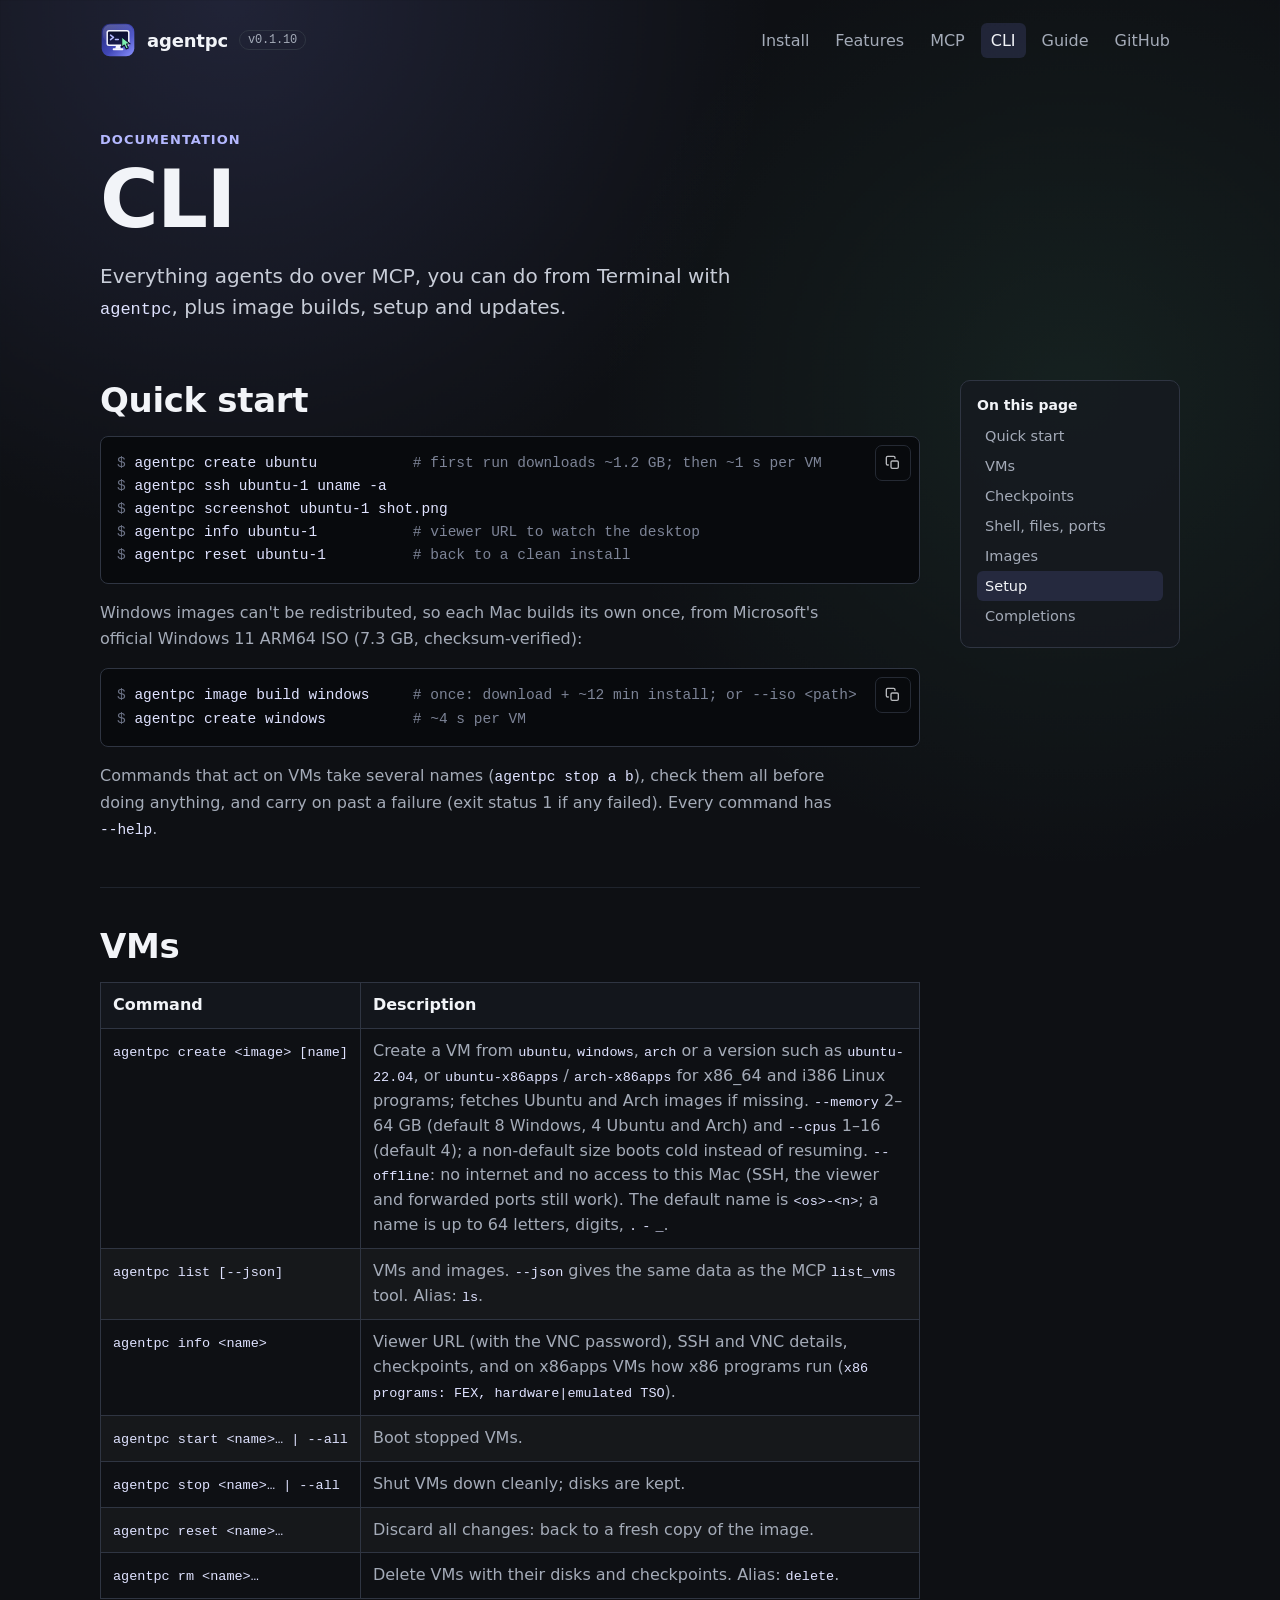
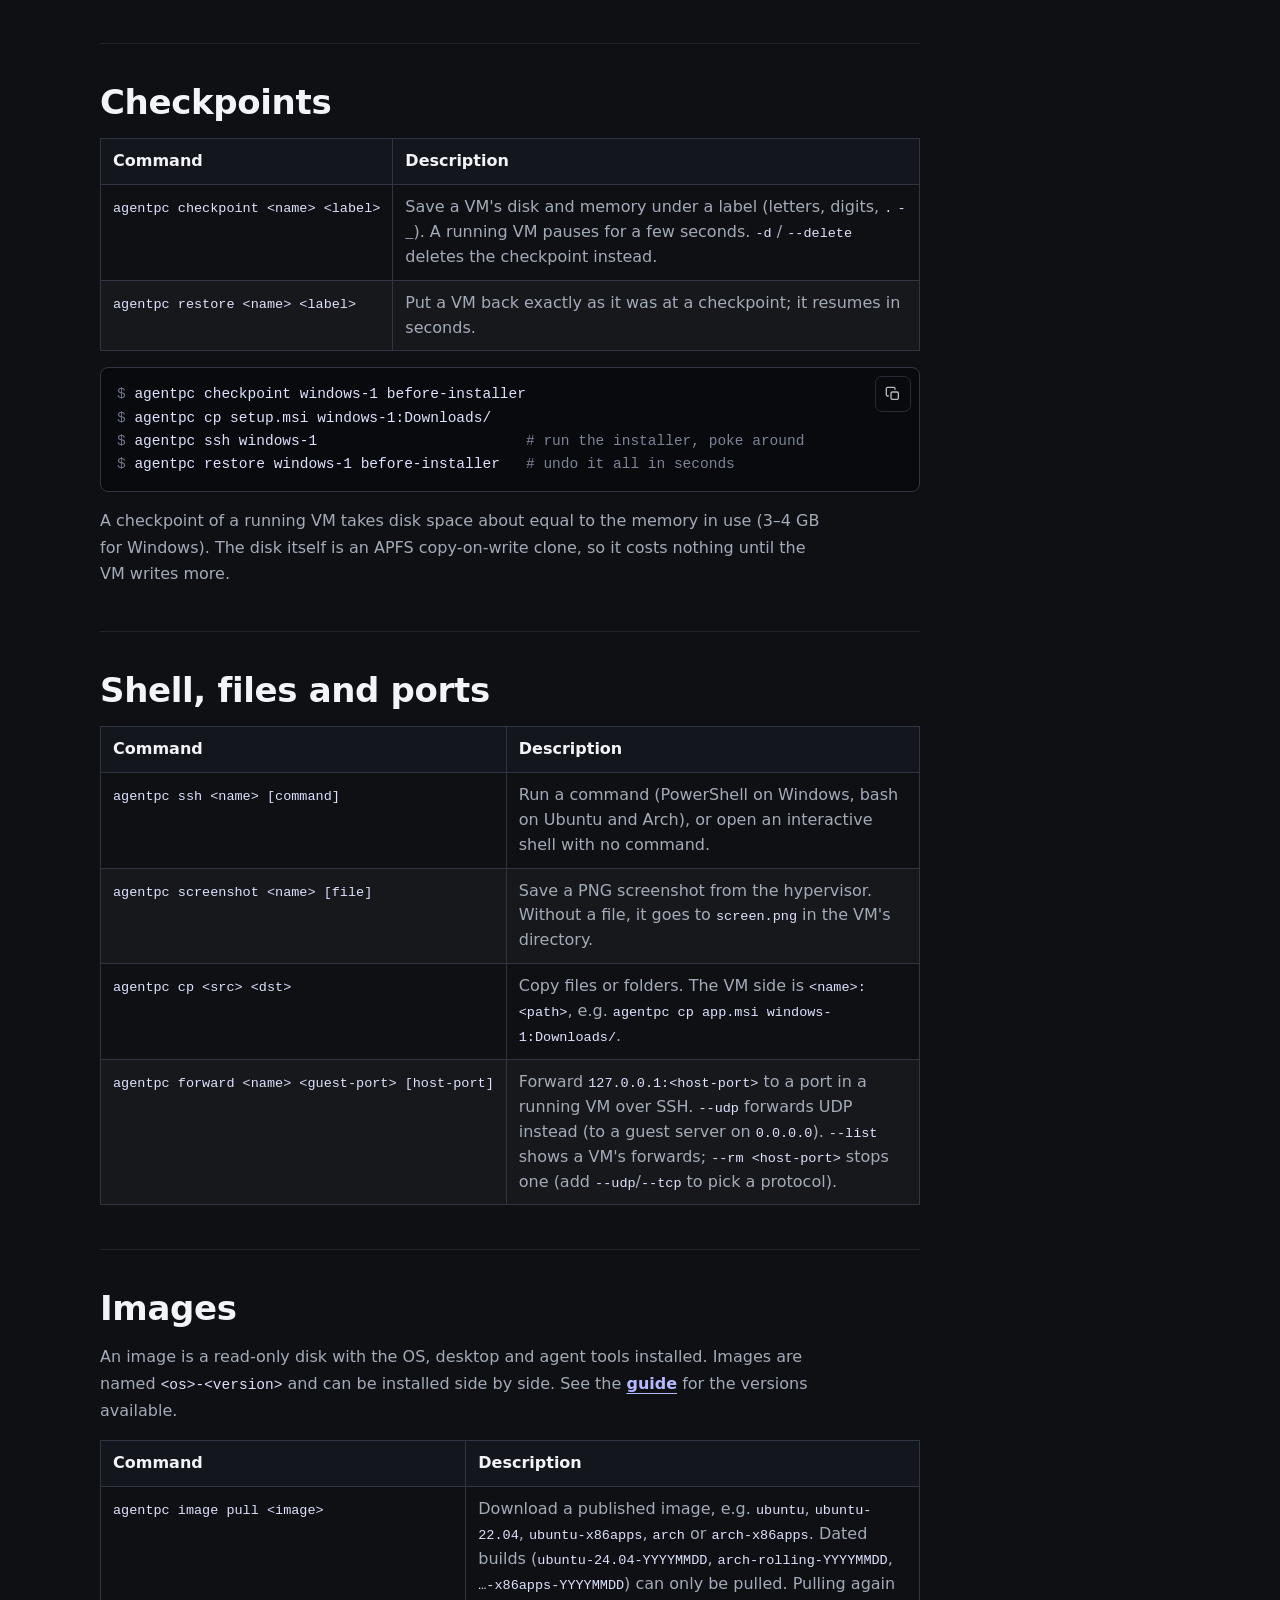
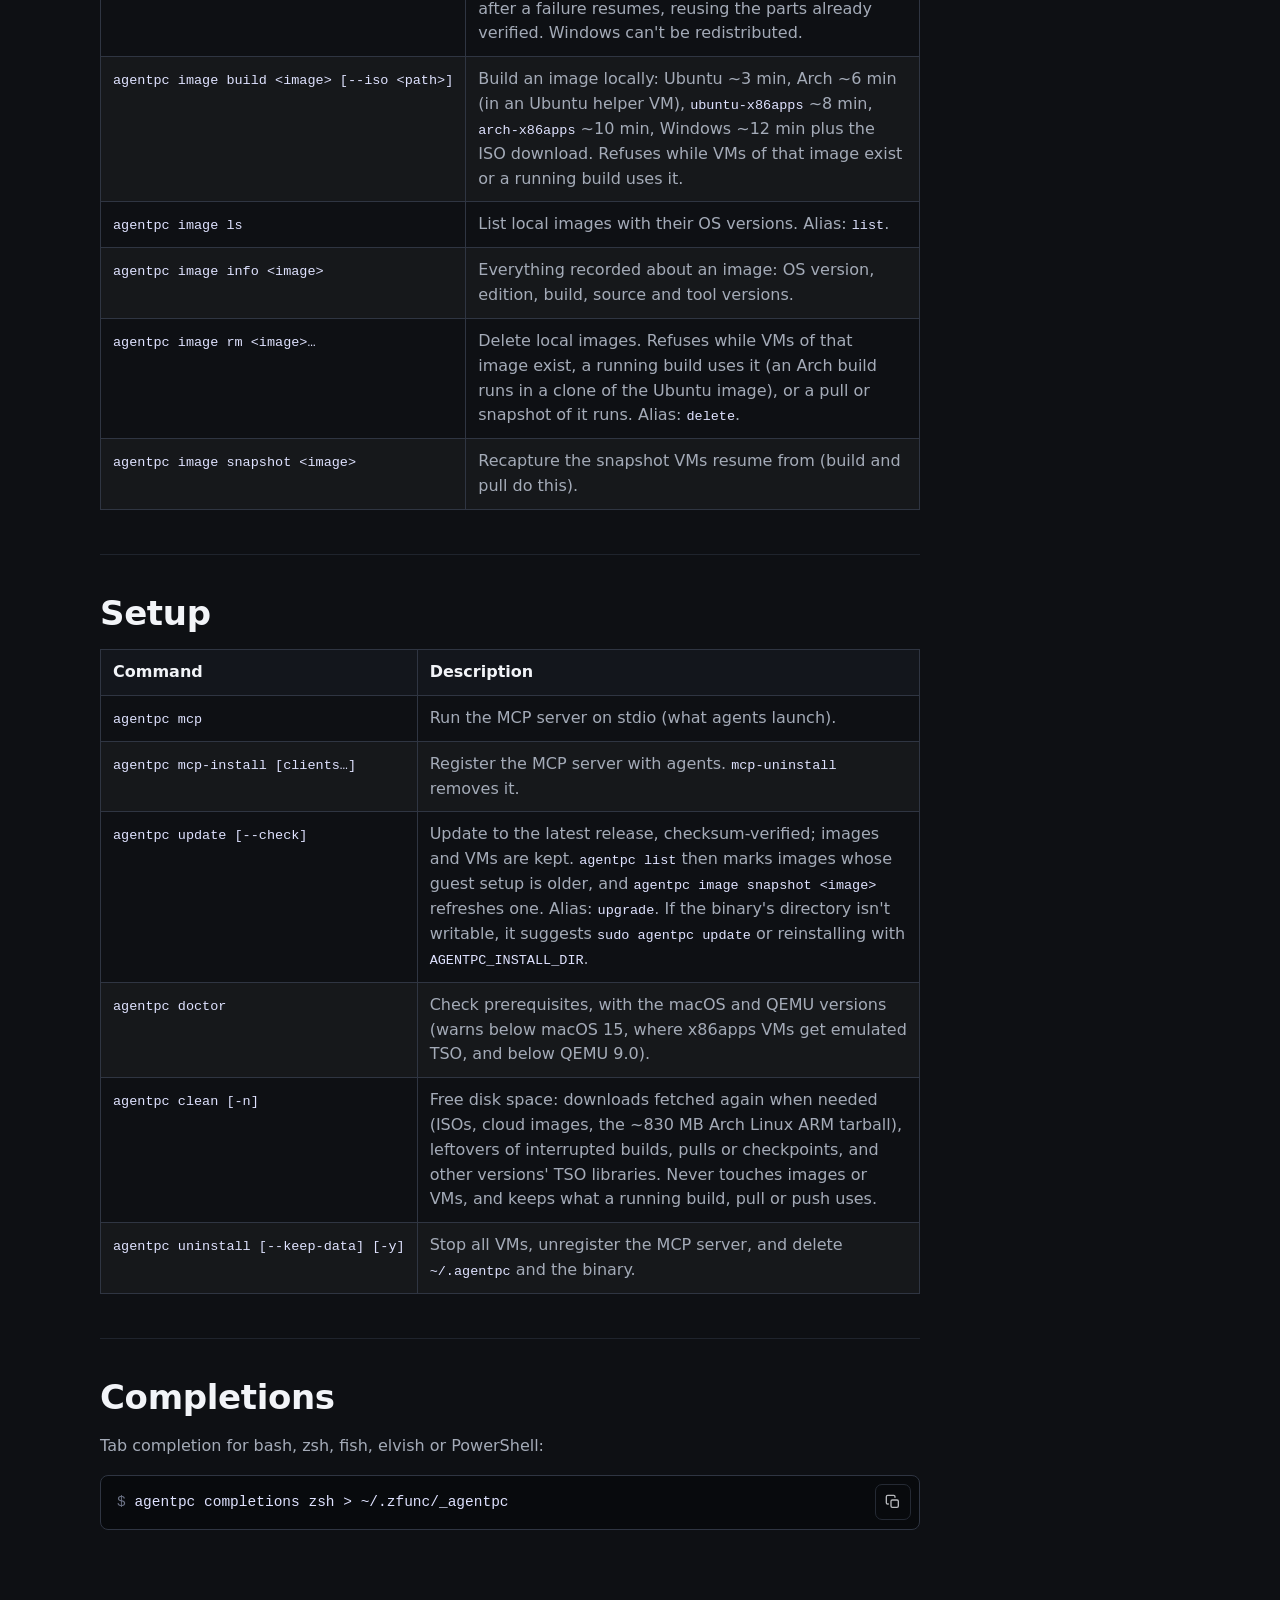
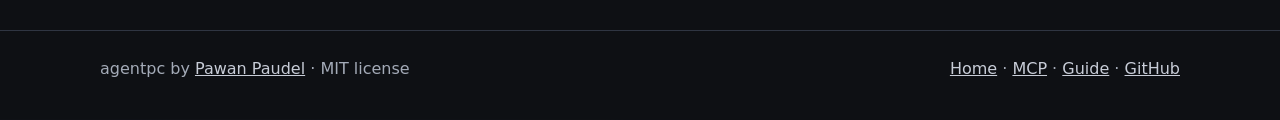
==== commit a90b8fdc: "fix(image): flag images older than the binary; write image vars atomically - each snapshot records a" ====
--- a/site/cli.html
+++ b/site/cli.html
@@ -257,7 +257,7 @@
                 </tr>
                 <tr>
                   <td><code translate="no">agentpc update [--check]</code></td>
-                  <td>Update to the latest release, checksum-verified; images and VMs are kept. Alias: <code translate="no">upgrade</code>. If the binary's directory isn't writable, it suggests <code translate="no">sudo agentpc update</code> or reinstalling with <code translate="no">AGENTPC_INSTALL_DIR</code>.</td>
+                  <td>Update to the latest release, checksum-verified; images and VMs are kept. <code translate="no">agentpc list</code> then marks images whose guest setup is older, and <code translate="no">agentpc image snapshot &lt;image&gt;</code> refreshes one. Alias: <code translate="no">upgrade</code>. If the binary's directory isn't writable, it suggests <code translate="no">sudo agentpc update</code> or reinstalling with <code translate="no">AGENTPC_INSTALL_DIR</code>.</td>
                 </tr>
                 <tr>
                   <td><code translate="no">agentpc doctor</code></td>
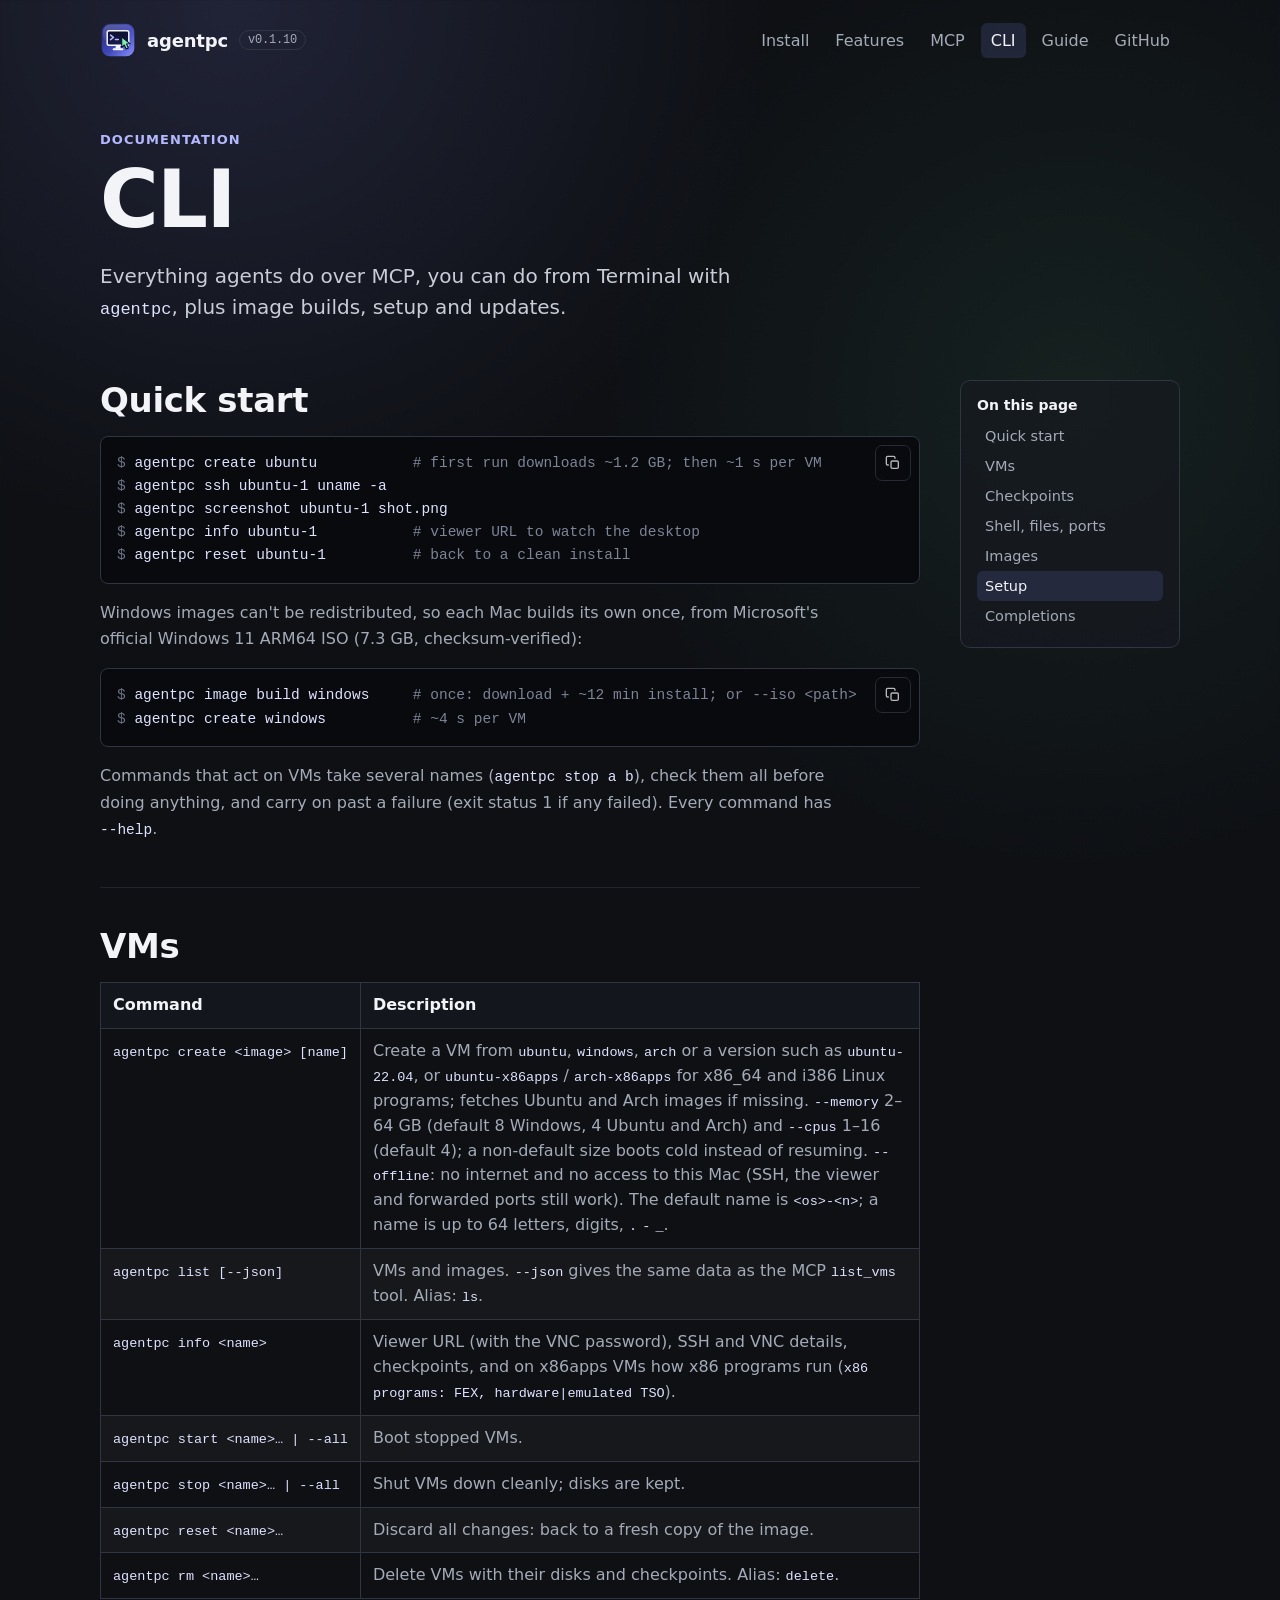
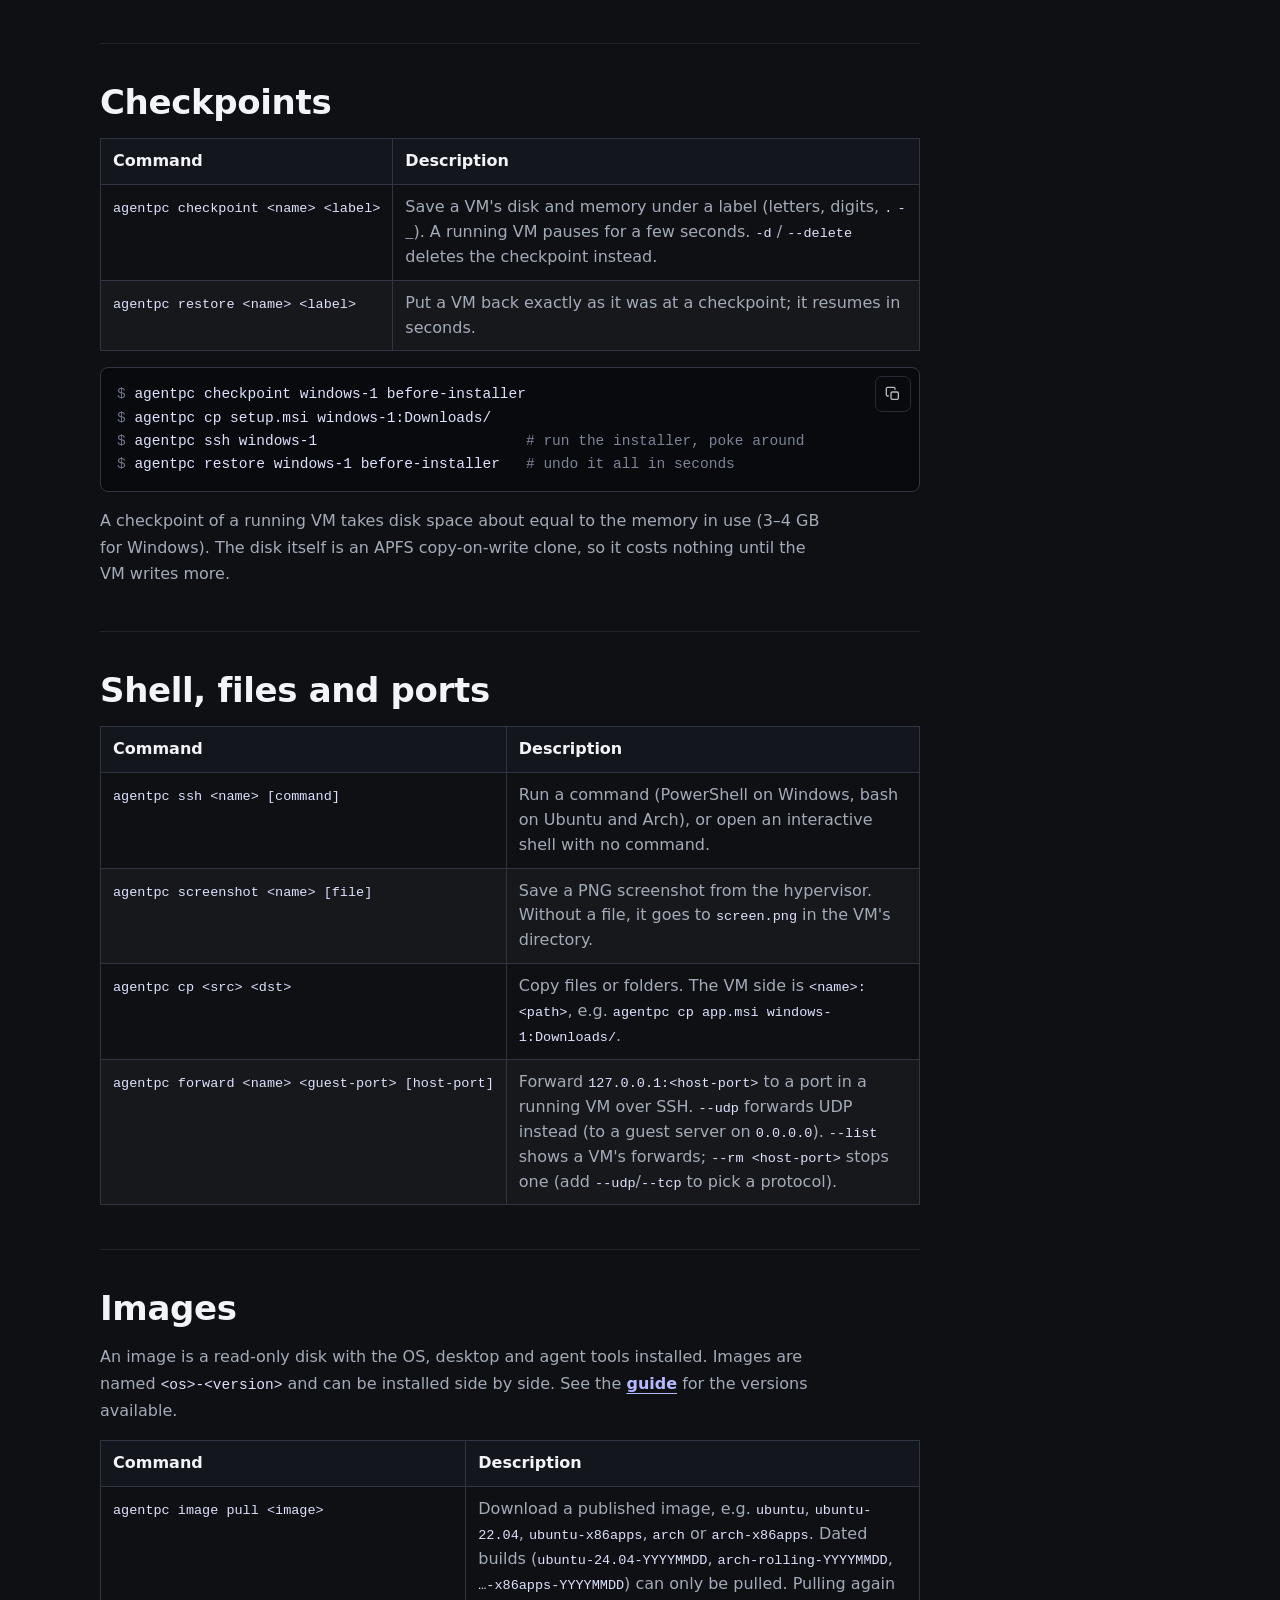
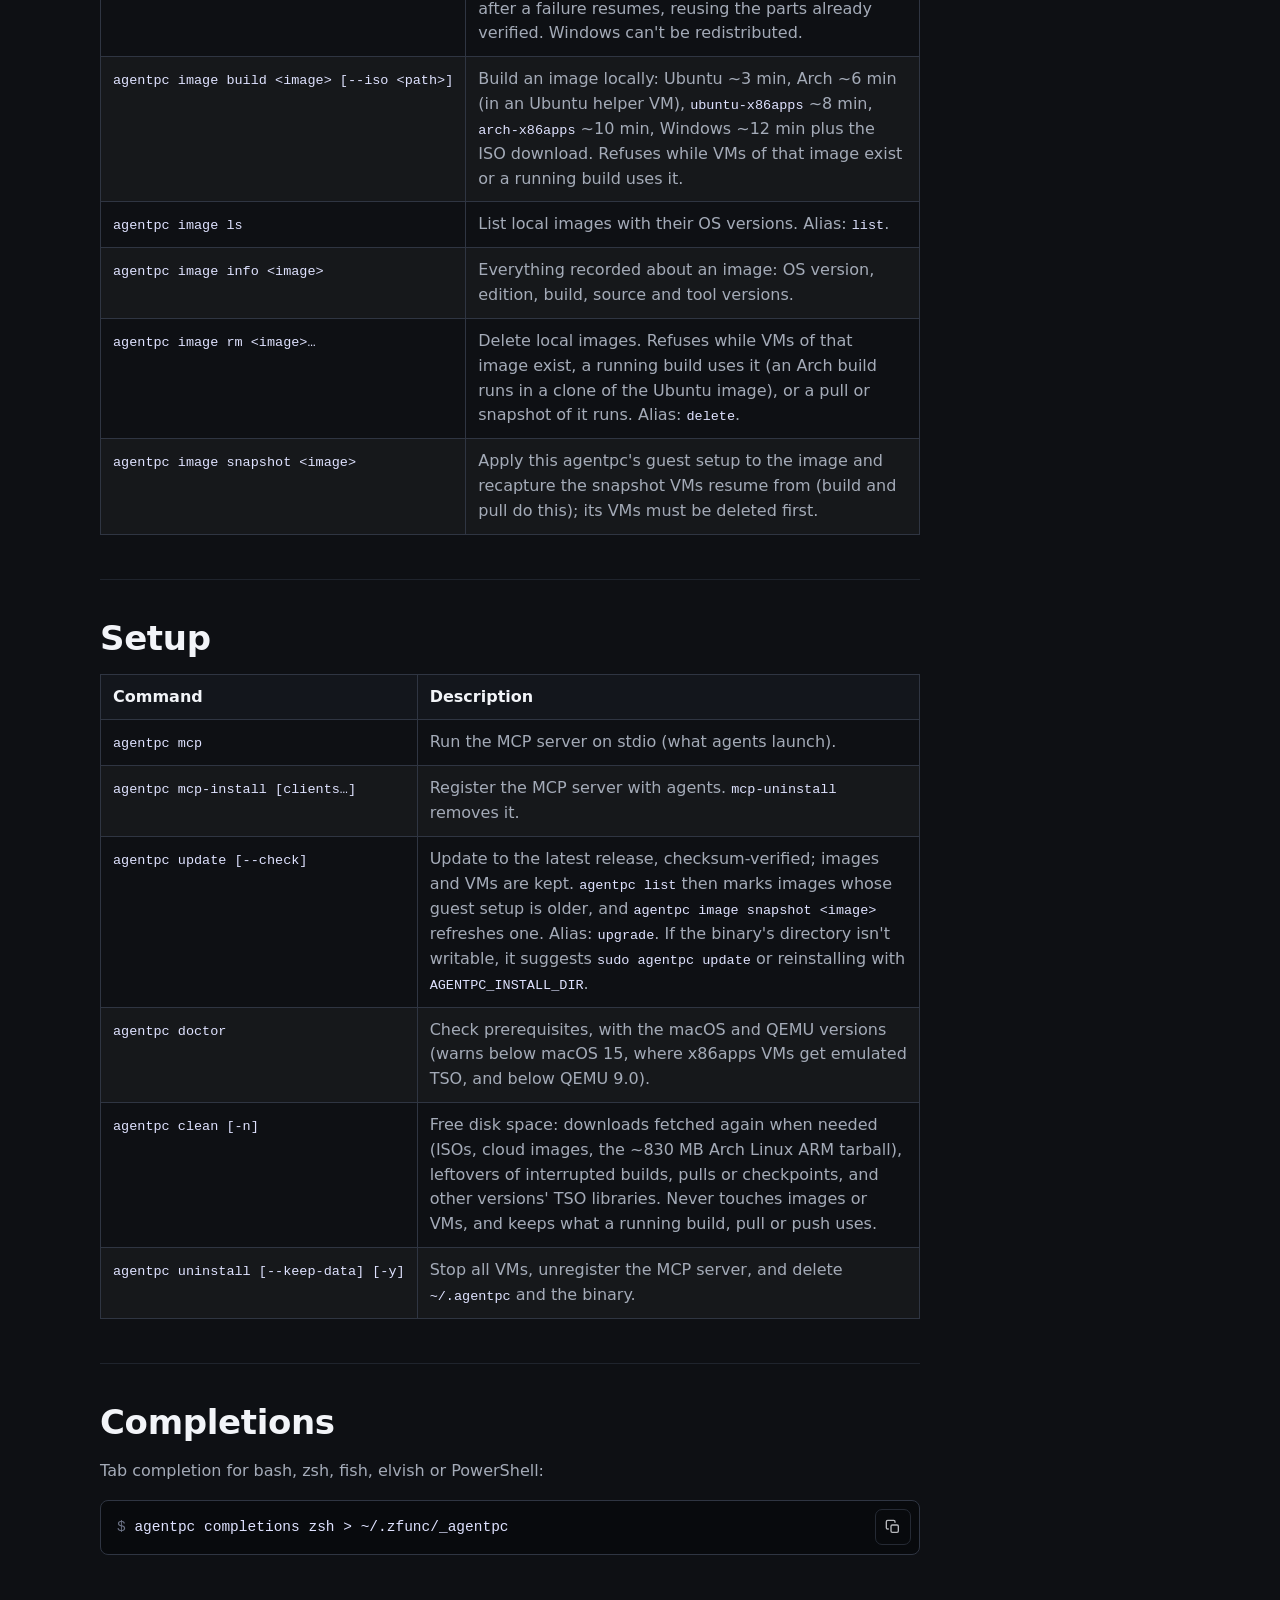
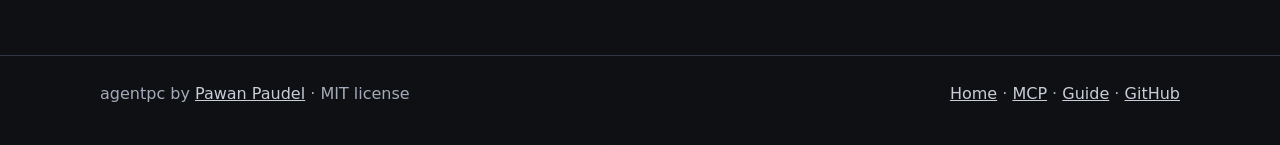
==== commit d0103bf0: "docs: image snapshot also updates the base and needs the image's VMs gone" ====
--- a/site/cli.html
+++ b/site/cli.html
@@ -234,7 +234,7 @@
                 </tr>
                 <tr>
                   <td><code translate="no">agentpc image snapshot &lt;image&gt;</code></td>
-                  <td>Recapture the snapshot VMs resume from (build and pull do this).</td>
+                  <td>Apply this agentpc's guest setup to the image and recapture the snapshot VMs resume from (build and pull do this); its VMs must be deleted first.</td>
                 </tr>
               </tbody>
             </table>
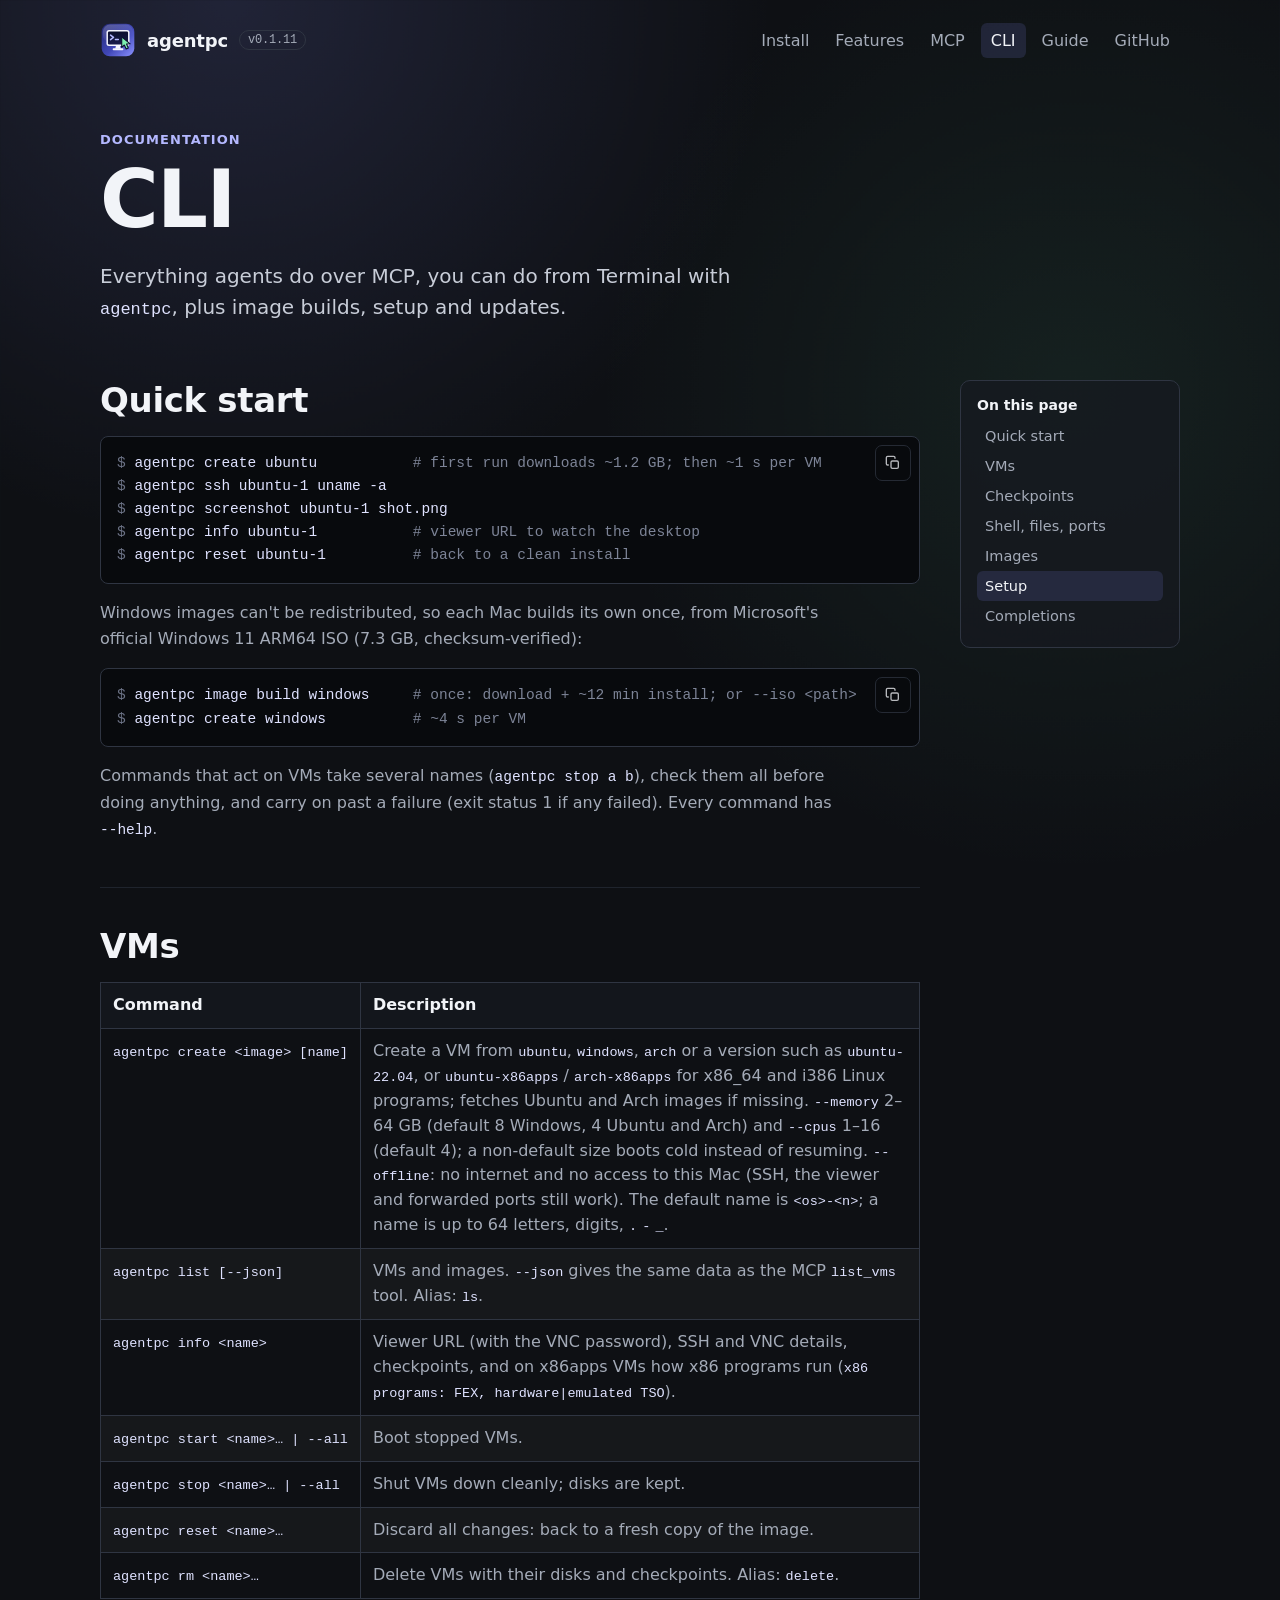
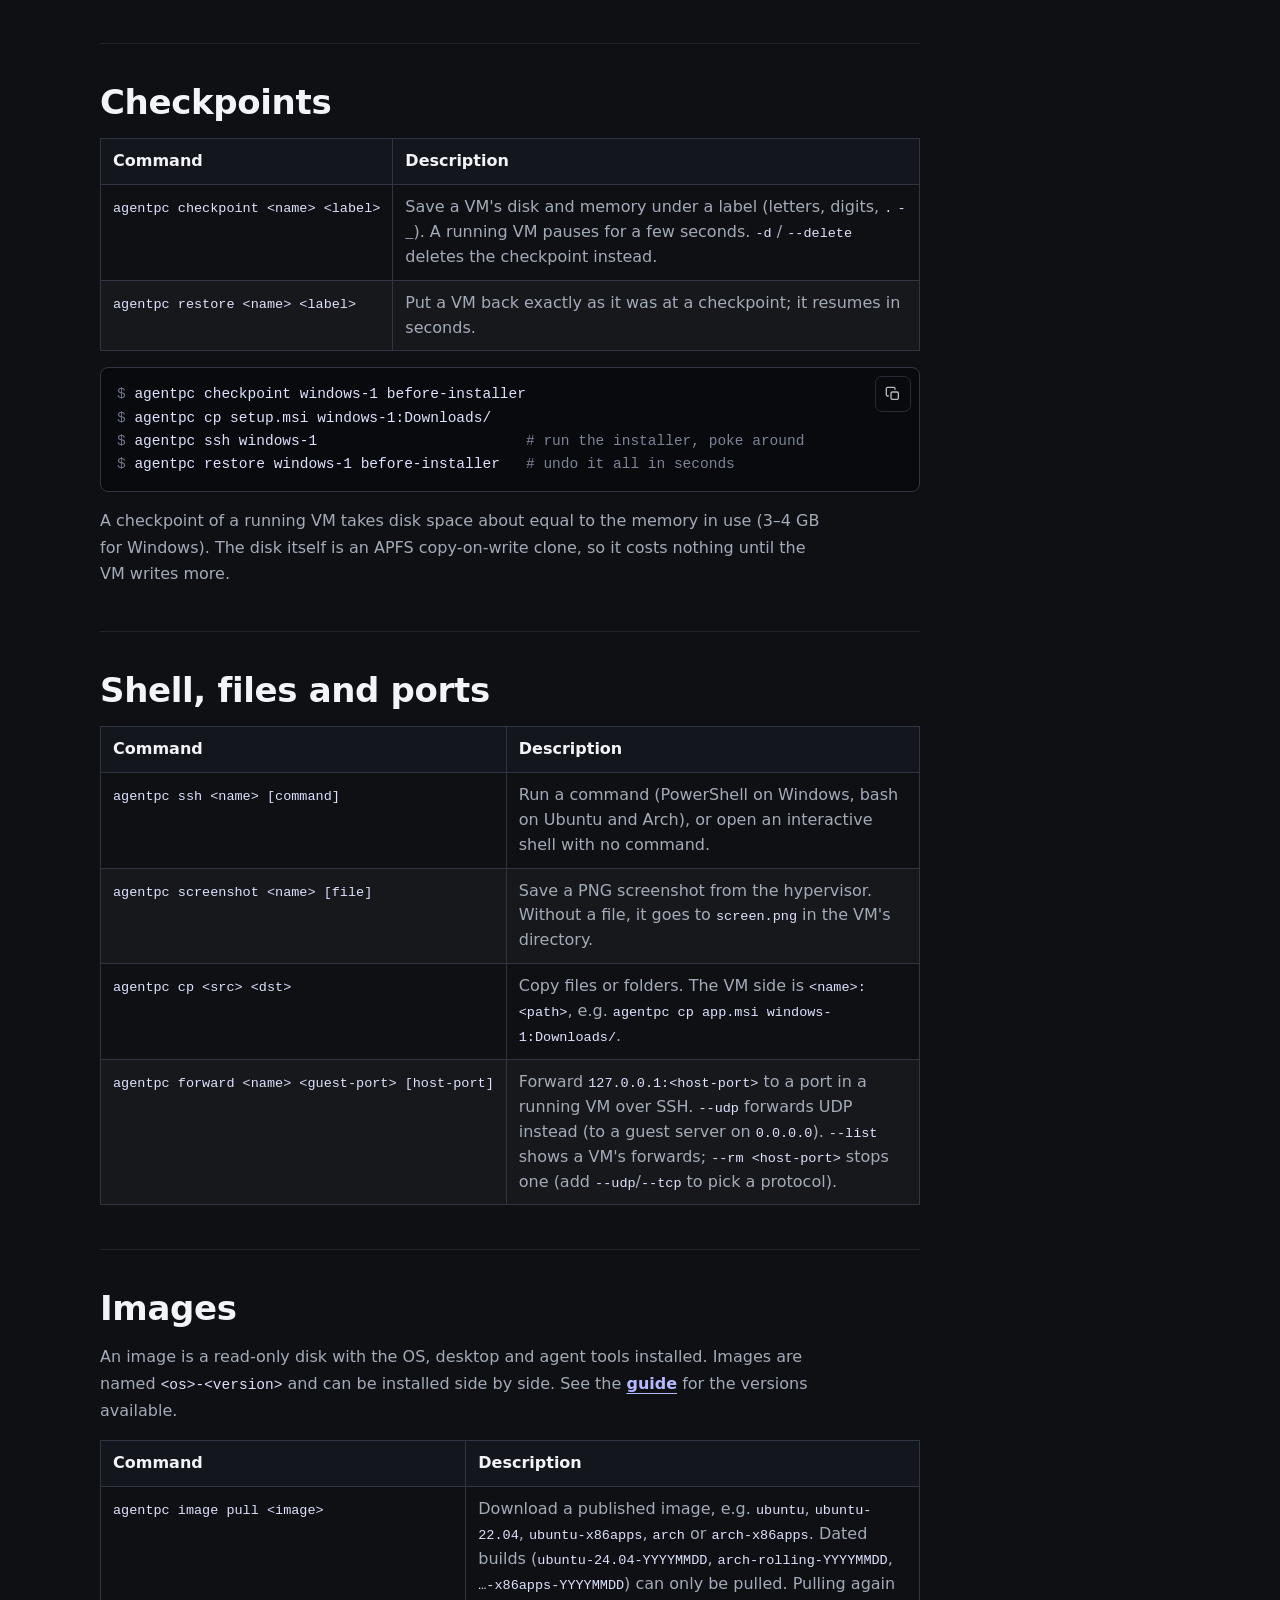
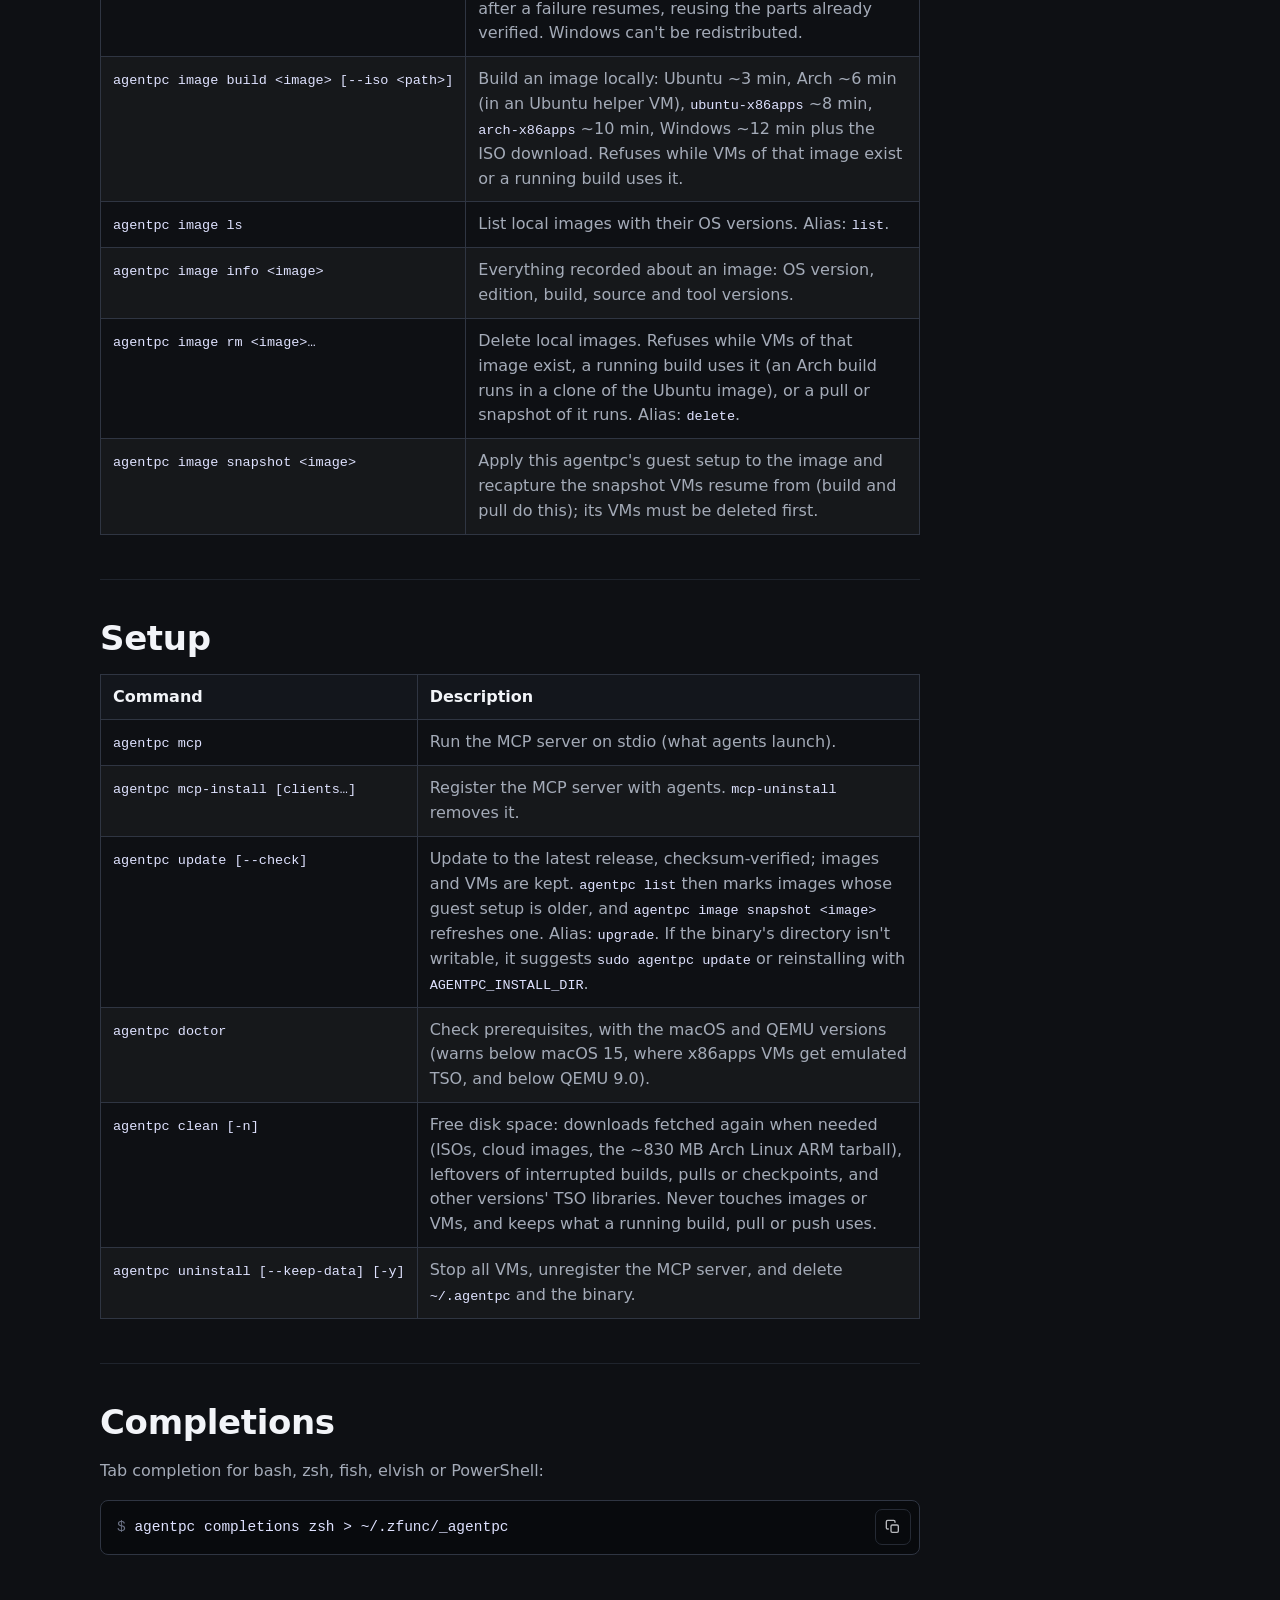
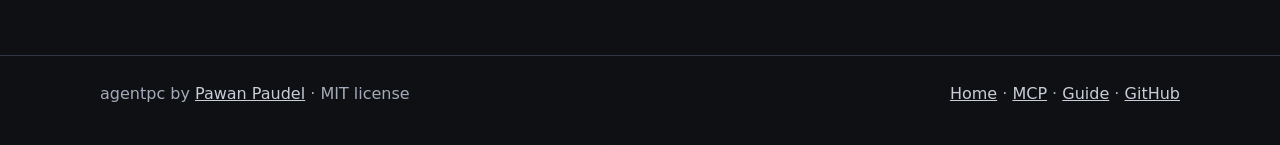
==== commit 5d972726: "chore: release v0.1.11" ====
--- a/site/cli.html
+++ b/site/cli.html
@@ -29,7 +29,7 @@
         <a class="brand" href="index.html">
           <img src="favicon.svg" width="36" height="36" alt="" decoding="async" />
           <span>agentpc</span>
-          <span class="version" translate="no">v0.1.10</span>
+          <span class="version" translate="no">v0.1.11</span>
         </a>
         <div class="nav-links">
           <a href="index.html#install">Install</a>
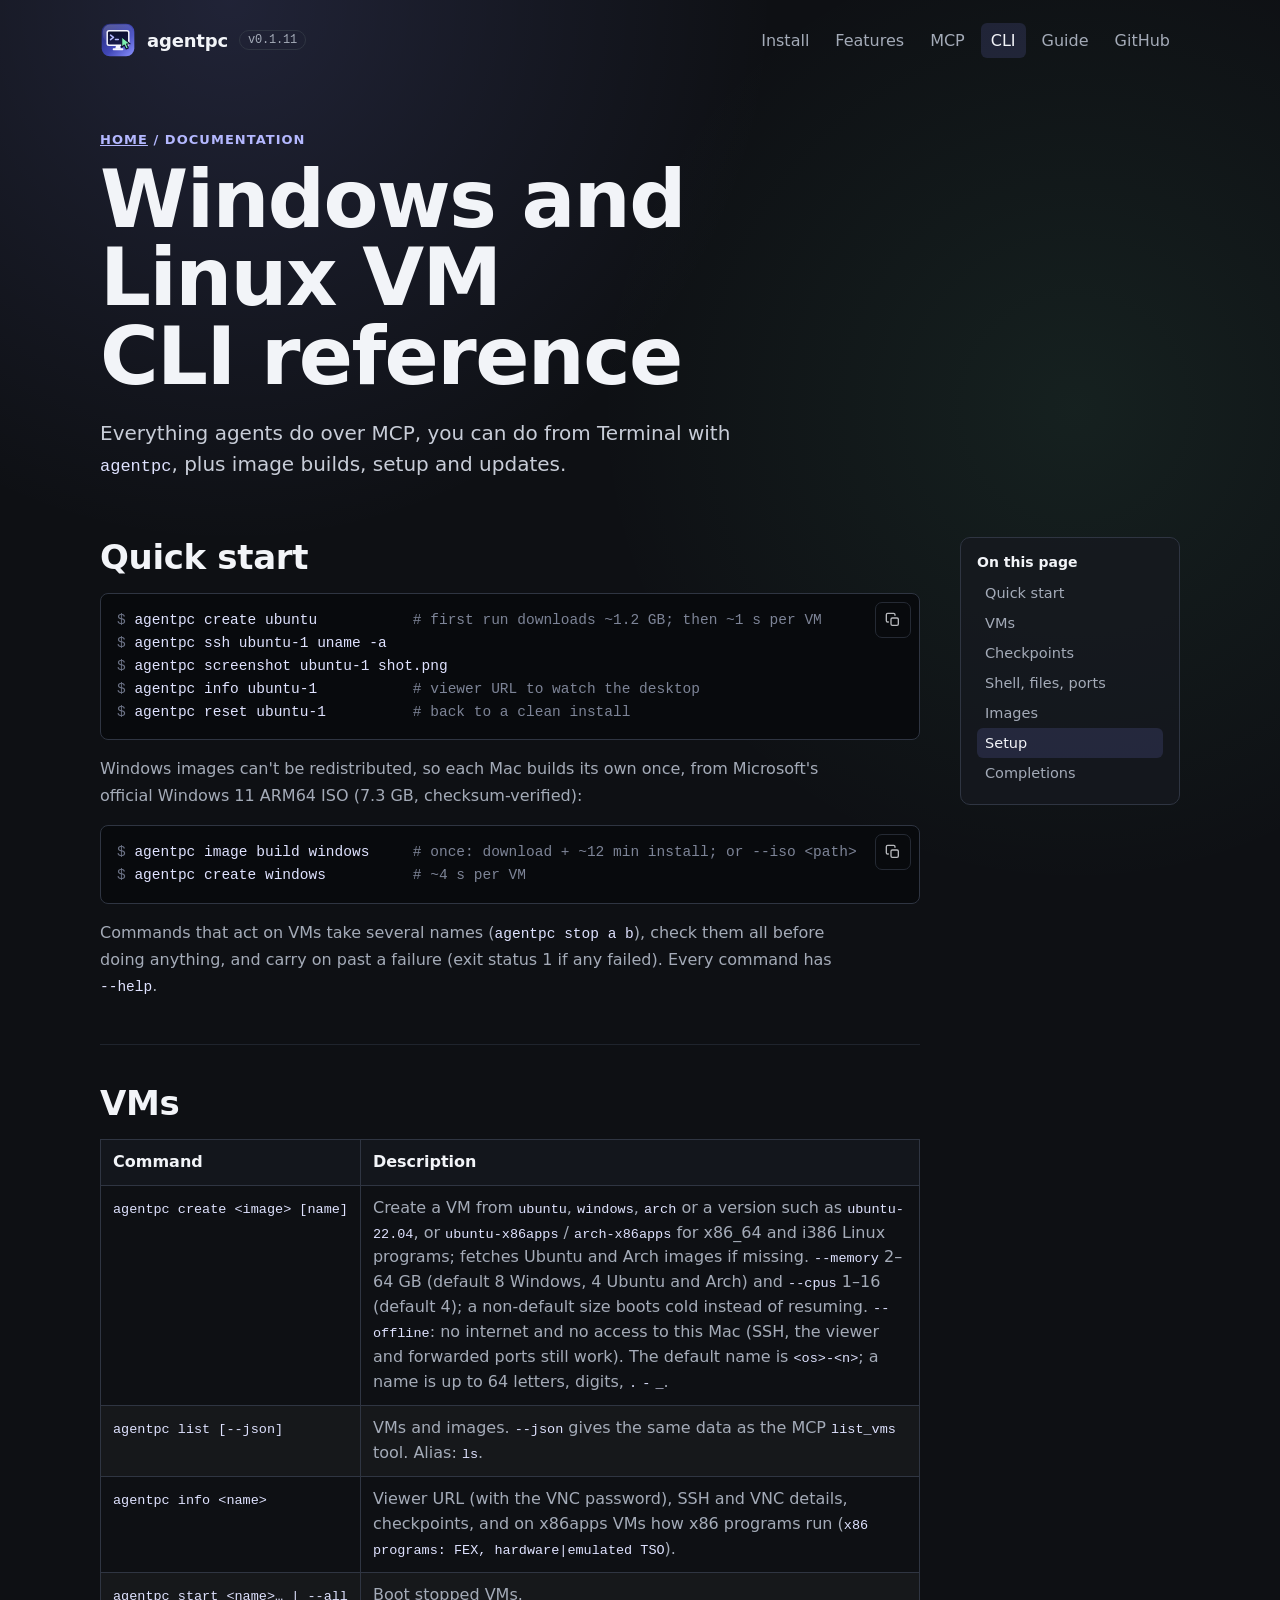
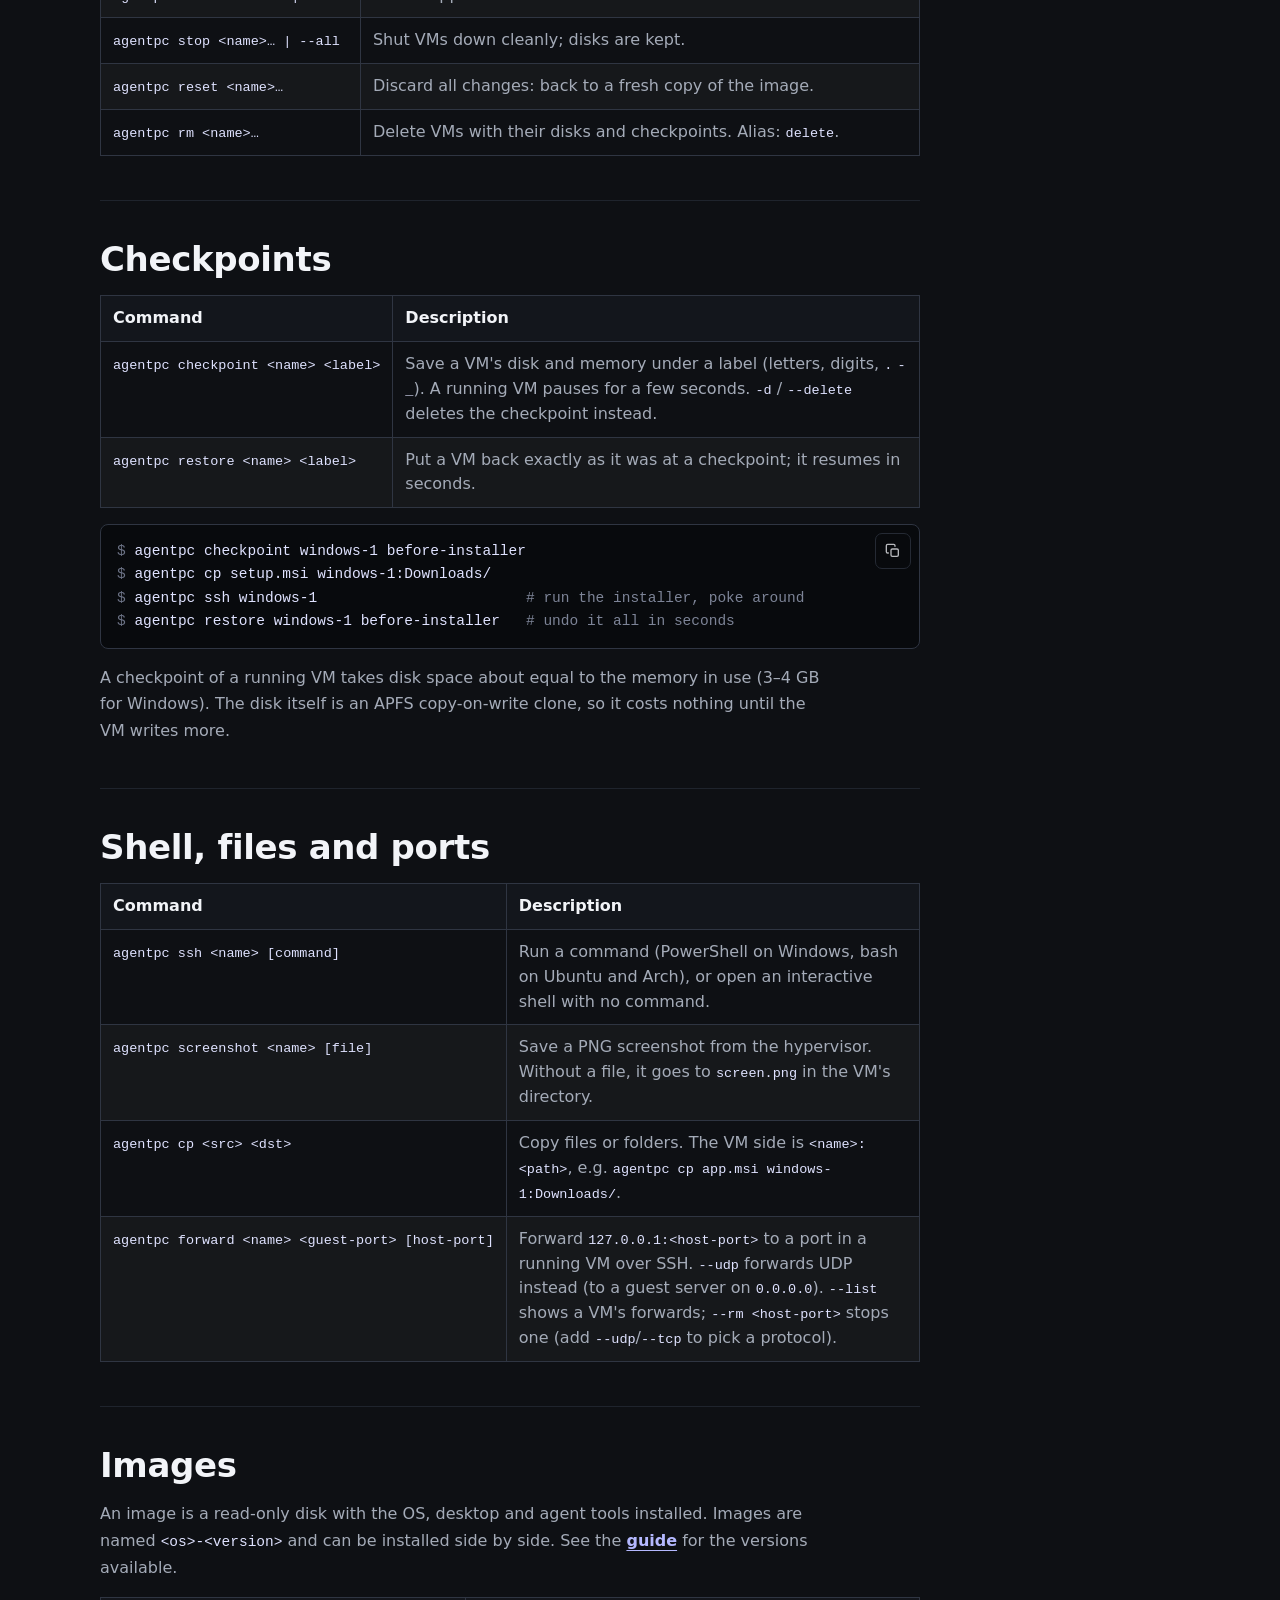
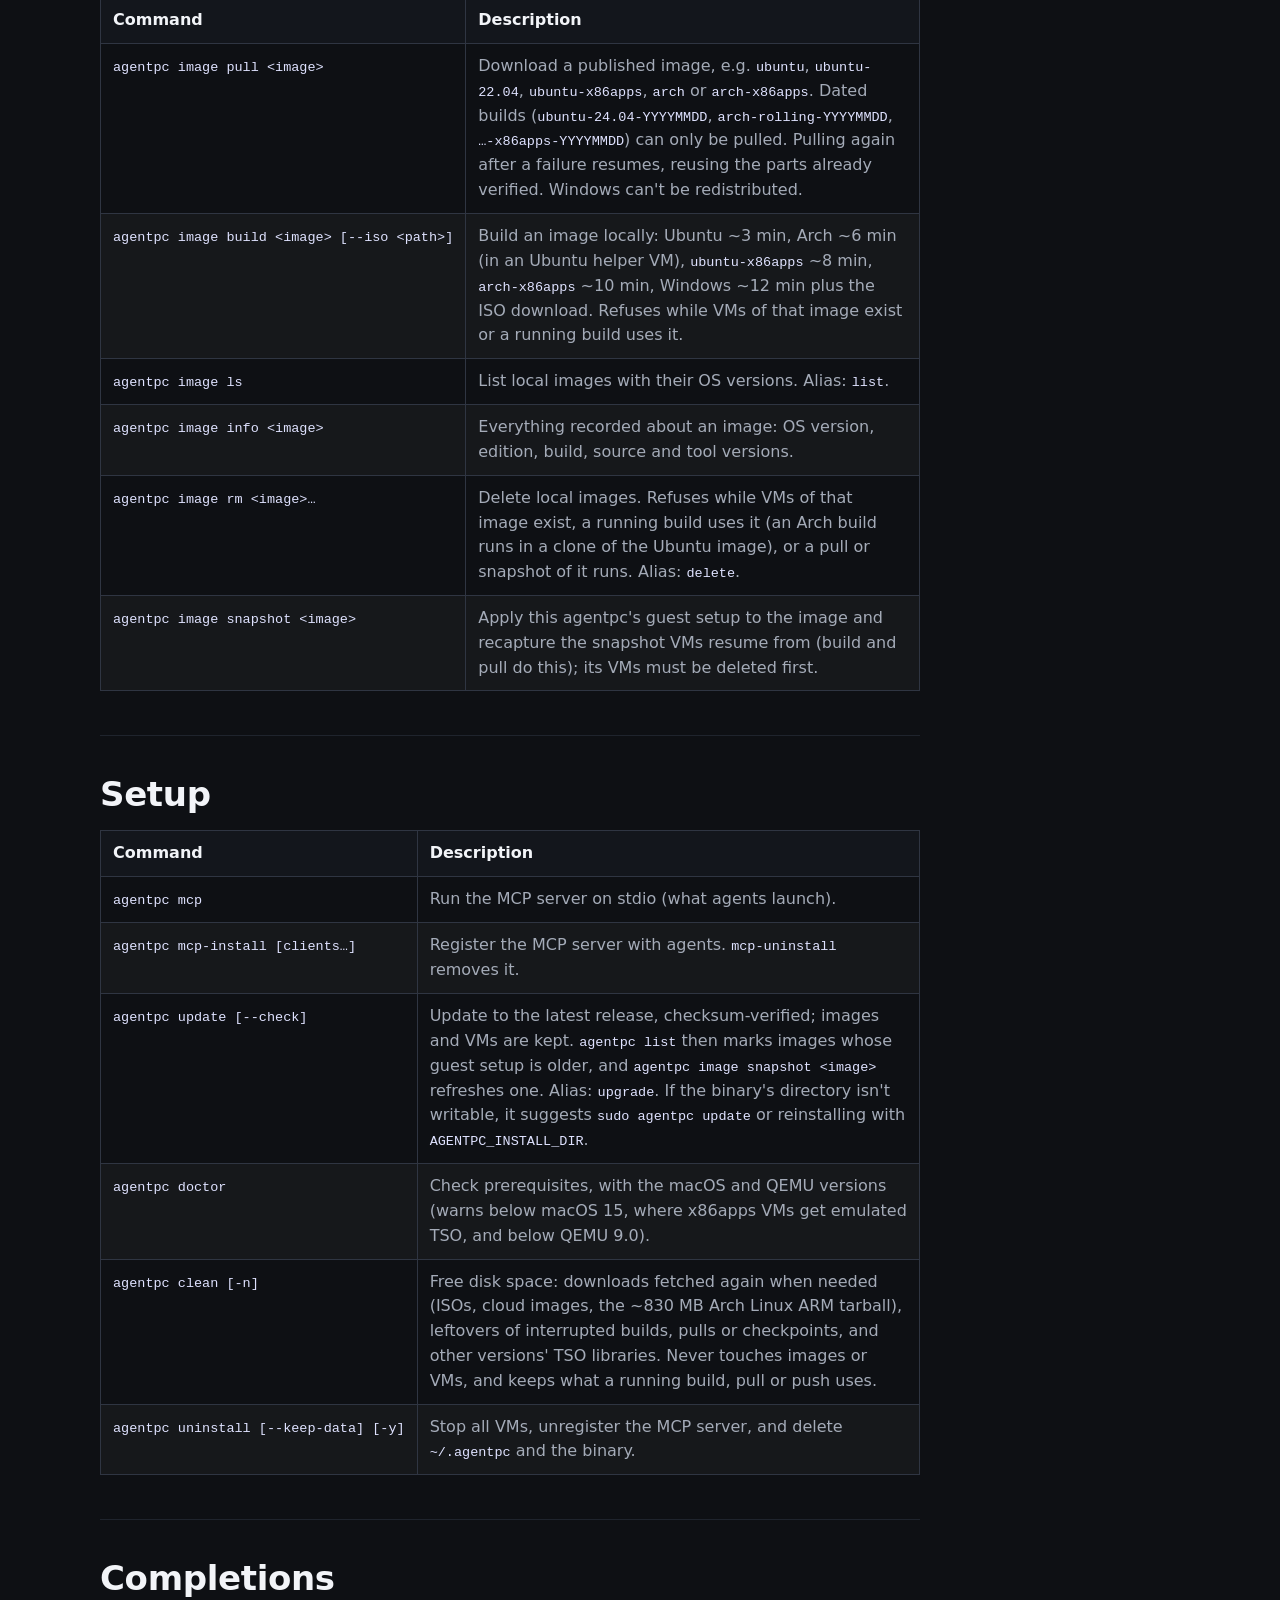
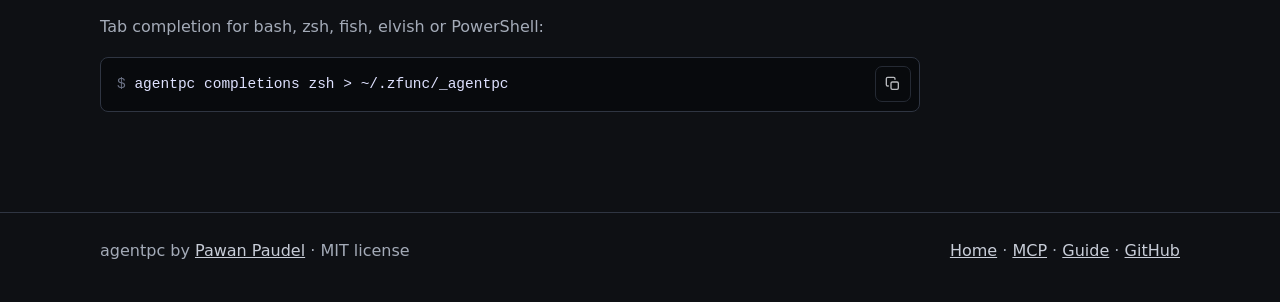
==== commit b26467f9: "feat(site): improve SEO metadata and canonical URLs" ====
--- a/site/cli.html
+++ b/site/cli.html
@@ -3,40 +3,65 @@
   <head>
     <meta charset="utf-8" />
     <meta name="viewport" content="width=device-width, initial-scale=1" />
-    <title>agentpc CLI</title>
+    <title>Windows and Linux VM CLI Reference | agentpc</title>
     <meta
       name="description"
-      content="agentpc CLI reference: create, checkpoint, reset and control Windows, Ubuntu and Arch Linux ARM desktop VMs from your Mac's terminal."
+      content="Manage Windows, Ubuntu and Arch Linux ARM VMs from your Mac terminal: create, reset, checkpoint, SSH, transfer files and forward ports with agentpc."
     />
-    <meta property="og:title" content="agentpc CLI" />
+    <meta property="og:title" content="Windows and Linux VM CLI Reference | agentpc" />
     <meta
       property="og:description"
-      content="Create, checkpoint, reset and control Windows, Ubuntu and Arch Linux ARM VMs from your terminal."
+      content="Manage Windows, Ubuntu and Arch Linux ARM VMs from your Mac terminal: create, reset, checkpoint, SSH, transfer files and forward ports with agentpc."
     />
     <meta property="og:type" content="website" />
     <meta property="og:image" content="https://agentpc.pawanpaudel.com.np/og.png" />
     <meta name="twitter:card" content="summary_large_image" />
-    <meta property="og:url" content="https://agentpc.pawanpaudel.com.np/cli.html" />
+    <meta property="og:url" content="https://agentpc.pawanpaudel.com.np/cli" />
+    <link rel="canonical" href="https://agentpc.pawanpaudel.com.np/cli" />
+    <meta name="twitter:title" content="Windows and Linux VM CLI Reference | agentpc" />
+    <meta name="twitter:description" content="Manage Windows, Ubuntu and Arch Linux ARM VMs from your Mac terminal: create, reset, checkpoint, SSH, transfer files and forward ports with agentpc." />
+    <meta name="twitter:image" content="https://agentpc.pawanpaudel.com.np/og.png" />
+    <meta property="og:image:alt" content="agentpc — desktop VMs for AI agents" />
     <meta name="theme-color" content="#1b1f4b" />
     <link rel="icon" href="favicon.svg" type="image/svg+xml" />
     <link rel="apple-touch-icon" href="apple-touch-icon.png" />
     <link rel="stylesheet" href="styles.css" />
+    <script type="application/ld+json">
+    {
+      "@context": "https://schema.org",
+      "@type": "BreadcrumbList",
+      "itemListElement": [
+        {
+          "@type": "ListItem",
+          "position": 1,
+          "name": "Home",
+          "item": "https://agentpc.pawanpaudel.com.np/"
+        },
+        {
+          "@type": "ListItem",
+          "position": 2,
+          "name": "Windows and Linux VM CLI reference",
+          "item": "https://agentpc.pawanpaudel.com.np/cli"
+        }
+      ]
+    }
+    </script>
   </head>
   <body>
     <a class="skip-link" href="#main">Skip to content</a>
     <header class="shell">
       <nav class="nav" aria-label="Main navigation">
-        <a class="brand" href="index.html">
+        <a class="brand" href="/">
           <img src="favicon.svg" width="36" height="36" alt="" decoding="async" />
           <span>agentpc</span>
           <span class="version" translate="no">v0.1.11</span>
         </a>
         <div class="nav-links">
-          <a href="index.html#install">Install</a>
-          <a href="index.html#features">Features</a>
-          <a href="mcp.html">MCP</a>
-          <a href="cli.html" aria-current="page">CLI</a>
-          <a href="guide.html">Guide</a>
+          <a href="/#install">Install</a>
+          <a href="/#features">Features</a>
+          <a href="/mcp">MCP</a>
+          <a href="/cli" aria-current="page">CLI</a>
+          <a href="/guide">Guide</a>
           <a class="nav-github" href="https://github.com/pawanpaudel93/agentpc">GitHub</a>
         </div>
       </nav>
@@ -45,8 +70,8 @@
     <main id="main">
       <section class="shell hero compact">
         <div class="hero-inner">
-          <p class="eyebrow">Documentation</p>
-          <h1>CLI</h1>
+          <p class="eyebrow"><a href="/">Home</a> / Documentation</p>
+          <h1>Windows and Linux VM CLI reference</h1>
           <p class="hero-copy">
             Everything agents do over MCP, you can do from Terminal with
             <code translate="no">agentpc</code>, plus image builds, setup and updates.
@@ -205,7 +230,7 @@
             <p>
               An image is a read-only disk with the OS, desktop and agent tools installed. Images are
               named <code translate="no">&lt;os&gt;-&lt;version&gt;</code> and can be installed side by side.
-              See the <a href="guide.html#images">guide</a> for the versions available.
+              See the <a href="/guide#images">guide</a> for the versions available.
             </p>
             <table class="data-table">
               <thead>
@@ -291,11 +316,11 @@
       <div class="shell">
         <span>agentpc by <a href="https://github.com/pawanpaudel93">Pawan Paudel</a> · MIT license</span>
         <span>
-          <a href="index.html">Home</a>
+          <a href="/">Home</a>
           ·
-          <a href="mcp.html">MCP</a>
+          <a href="/mcp">MCP</a>
           ·
-          <a href="guide.html">Guide</a>
+          <a href="/guide">Guide</a>
           ·
           <a class="nav-github" href="https://github.com/pawanpaudel93/agentpc">GitHub</a>
         </span>
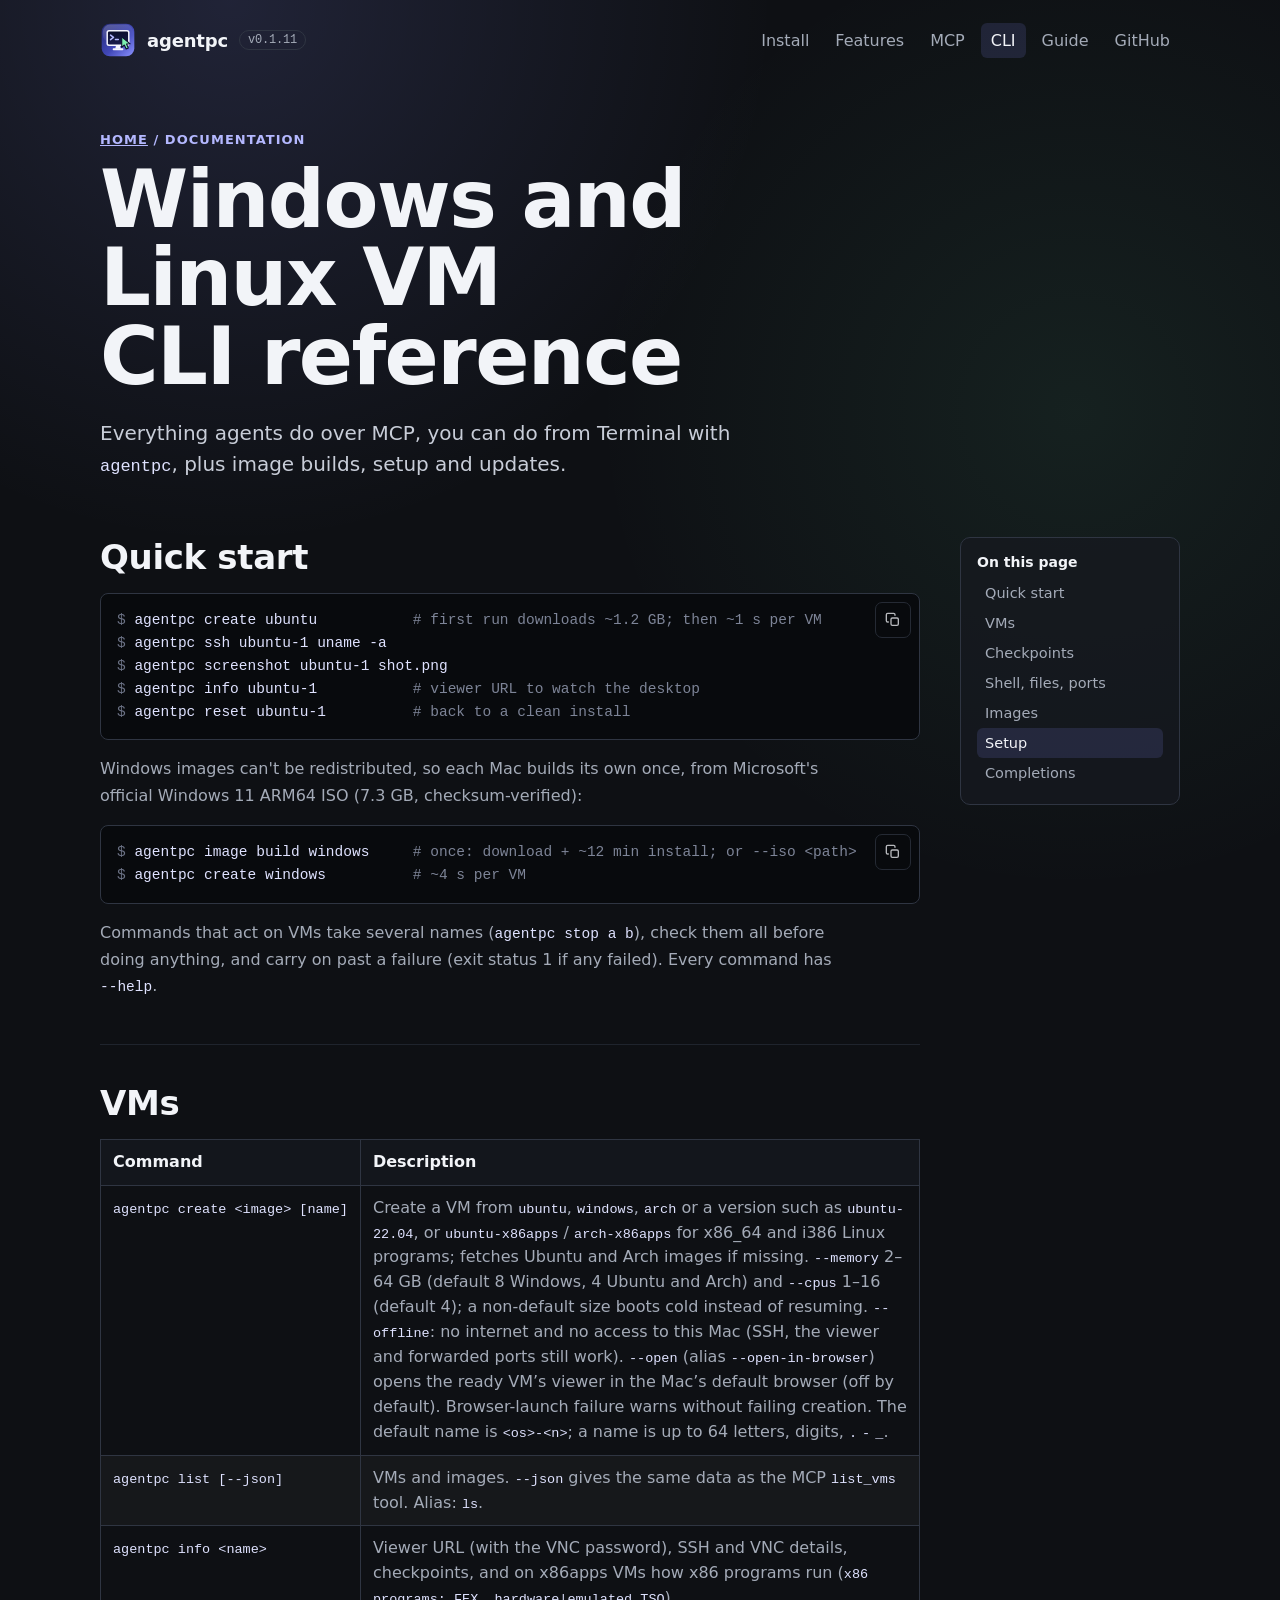
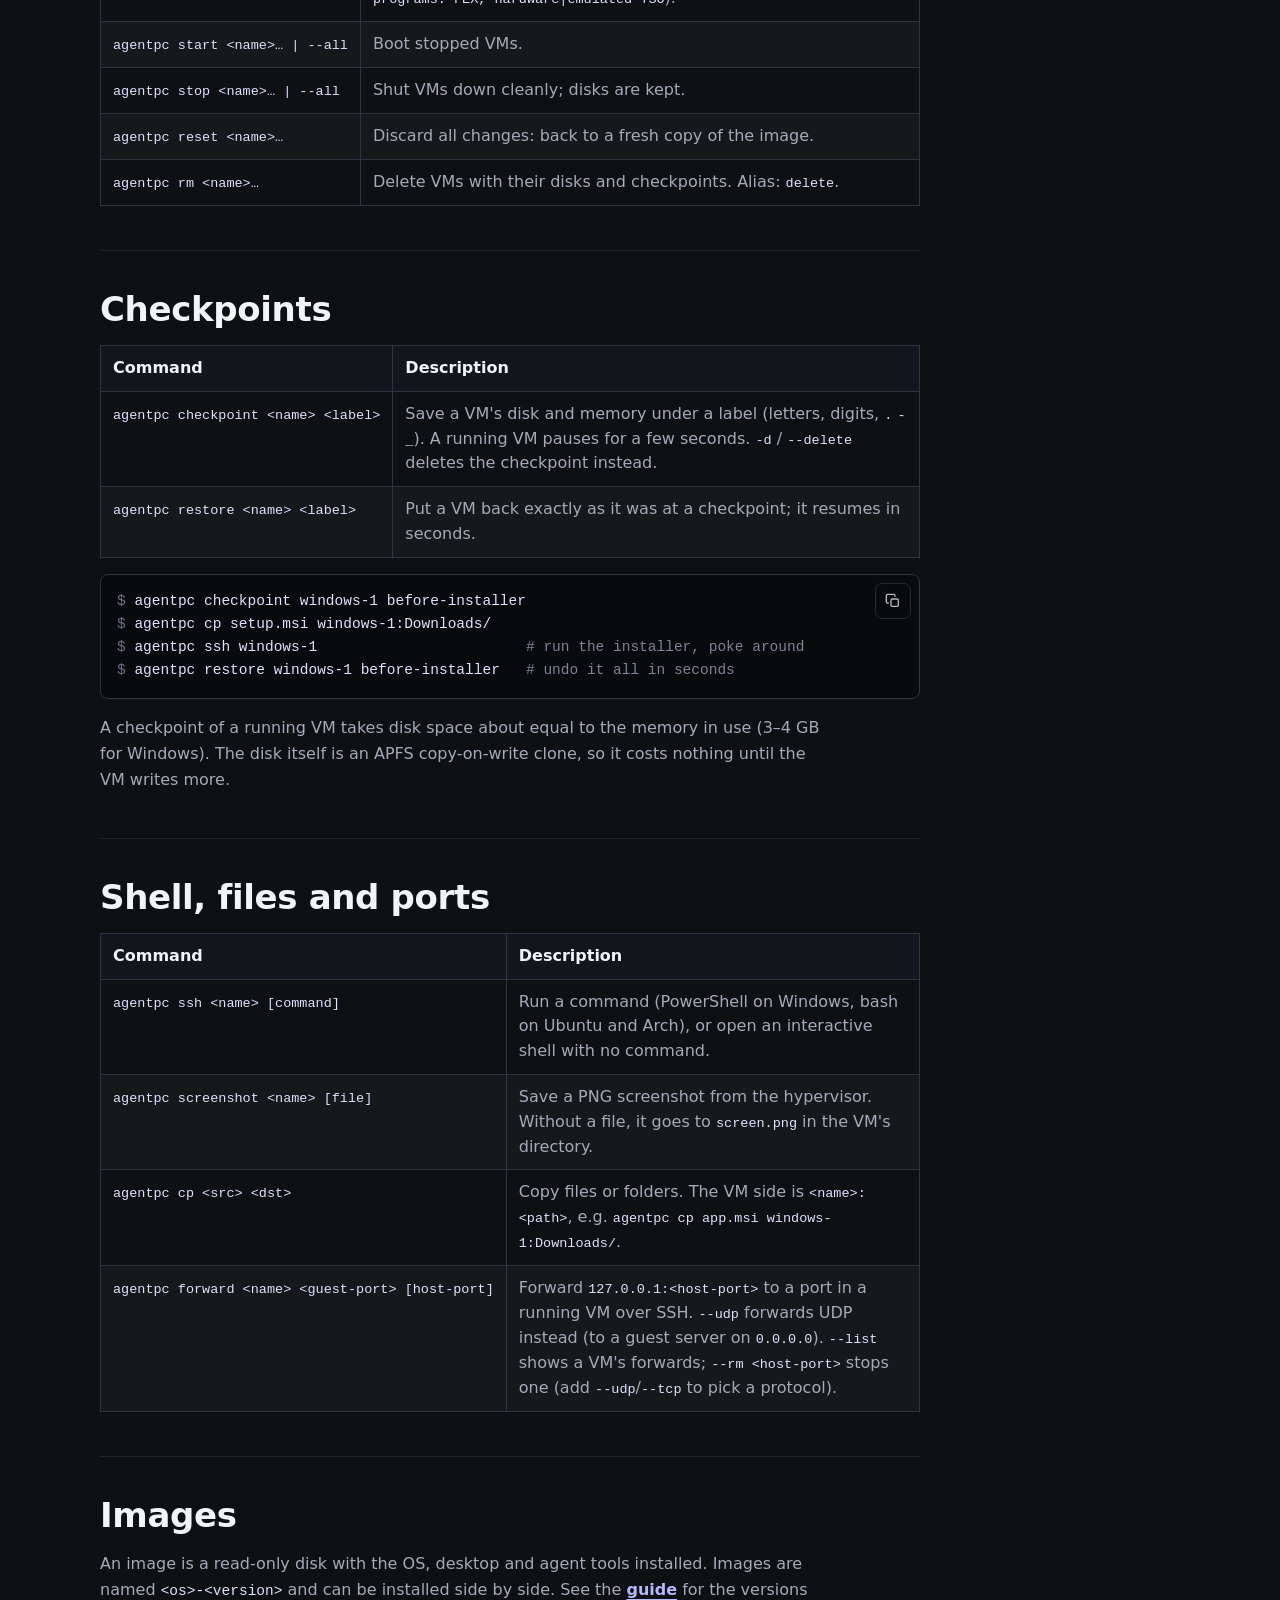
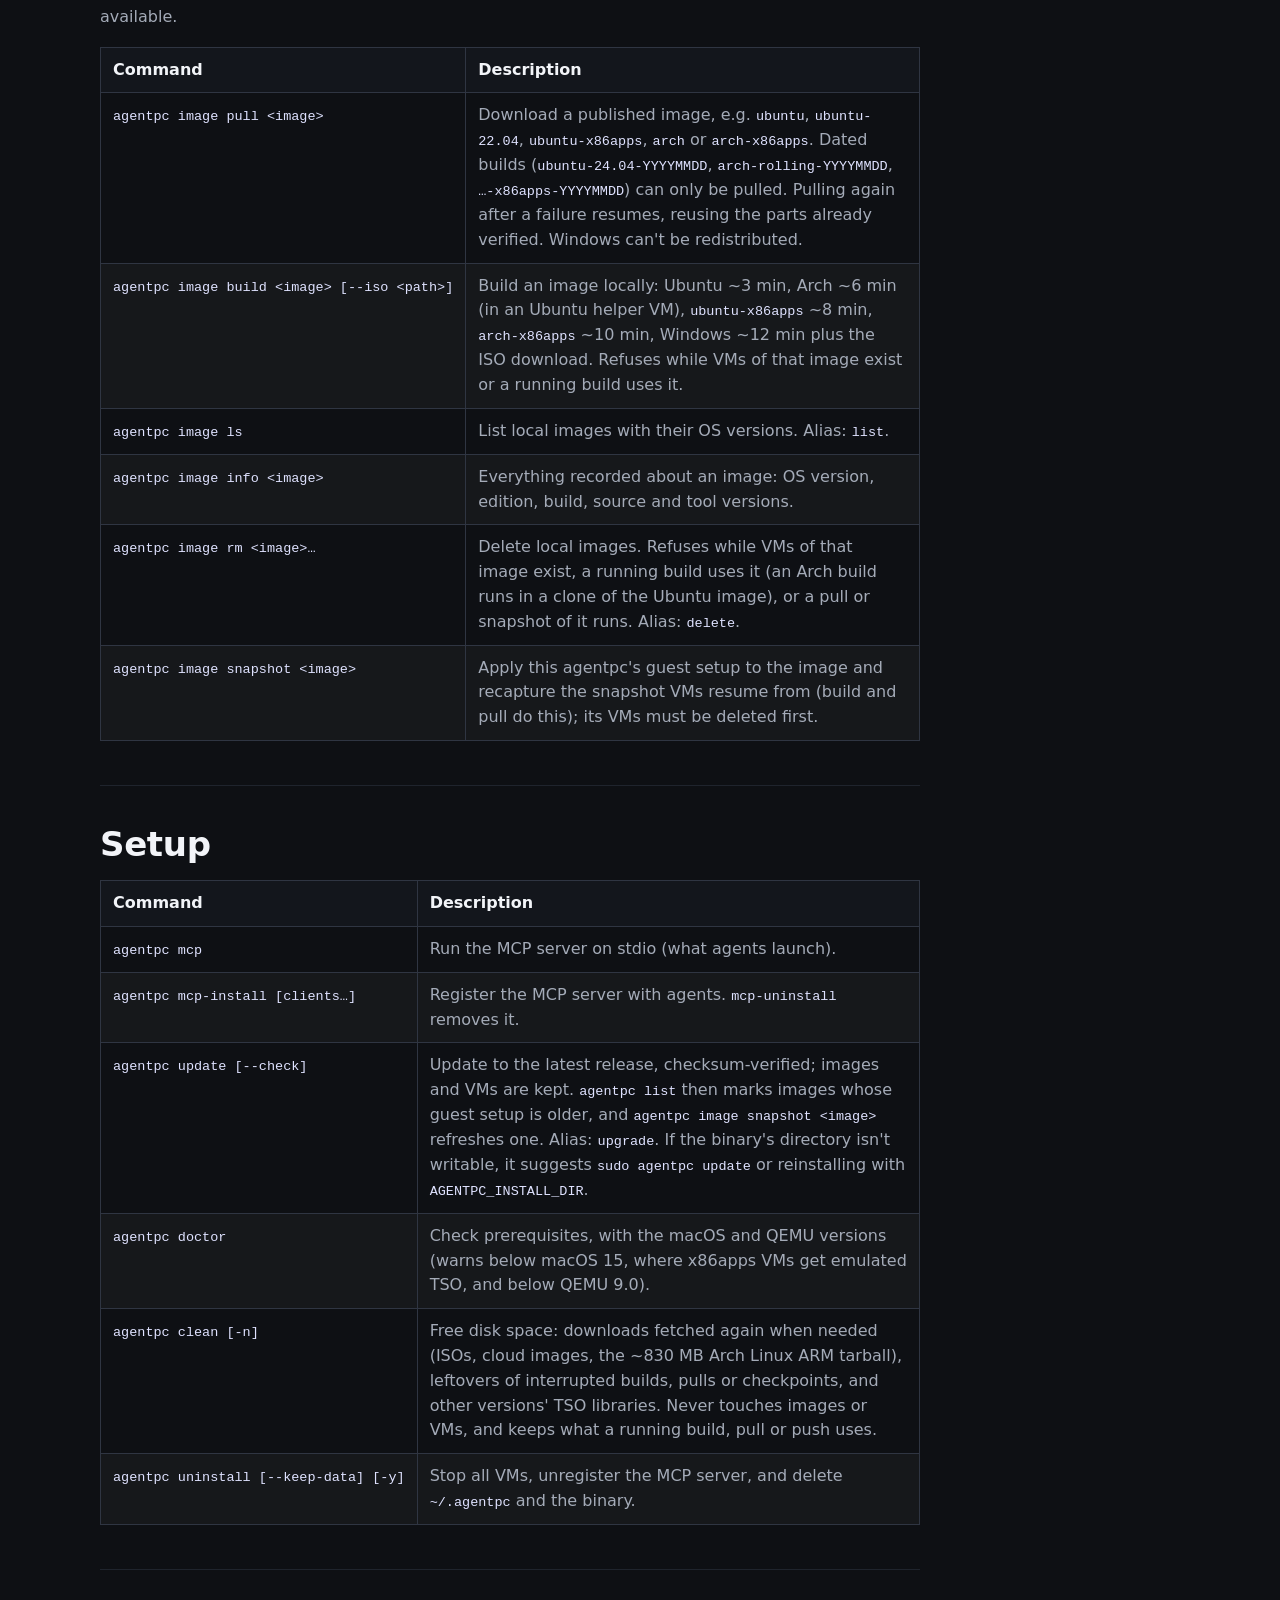
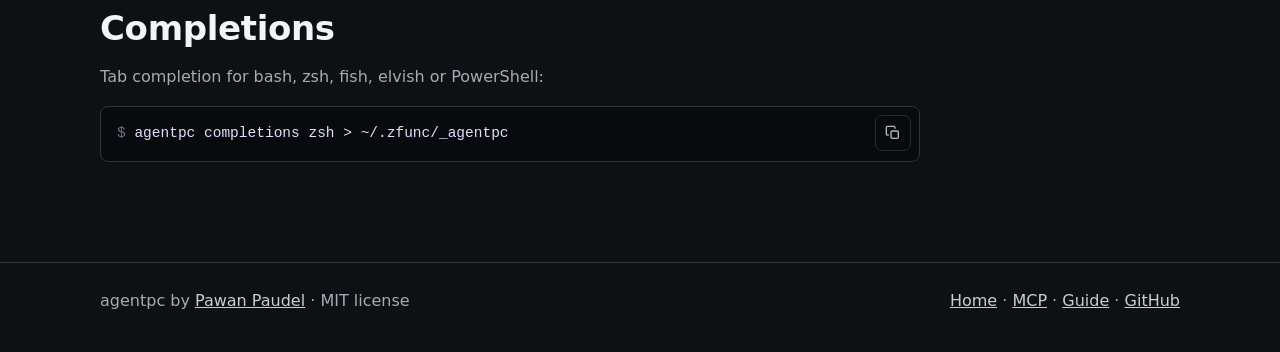
==== commit ca58794c: "feat: optionally open new VMs in the host browser" ====
--- a/site/cli.html
+++ b/site/cli.html
@@ -135,7 +135,8 @@
                     <code translate="no">--memory</code> 2–64 GB (default 8 Windows, 4 Ubuntu and Arch) and
                     <code translate="no">--cpus</code> 1–16 (default 4); a non-default size boots cold instead of
                     resuming. <code translate="no">--offline</code>: no internet and no access to this Mac (SSH,
-                    the viewer and forwarded ports still work). The default name is
+                    the viewer and forwarded ports still work).
+                    <code translate="no">--open</code> (alias <code translate="no">--open-in-browser</code>) opens the ready VM’s viewer in the Mac’s default browser (off by default). Browser-launch failure warns without failing creation. The default name is
                     <code translate="no">&lt;os&gt;-&lt;n&gt;</code>; a name is up to 64 letters, digits,
                     <code translate="no">.</code> <code translate="no">-</code> <code translate="no">_</code>.
                   </td>
--- a/site/styles.css
+++ b/site/styles.css
@@ -181,6 +181,7 @@
   letter-spacing: -0.02em;
   line-height: 0.98;
   margin: 0 0 22px;
+  overflow-wrap: anywhere;
   text-wrap: balance;
 }
 
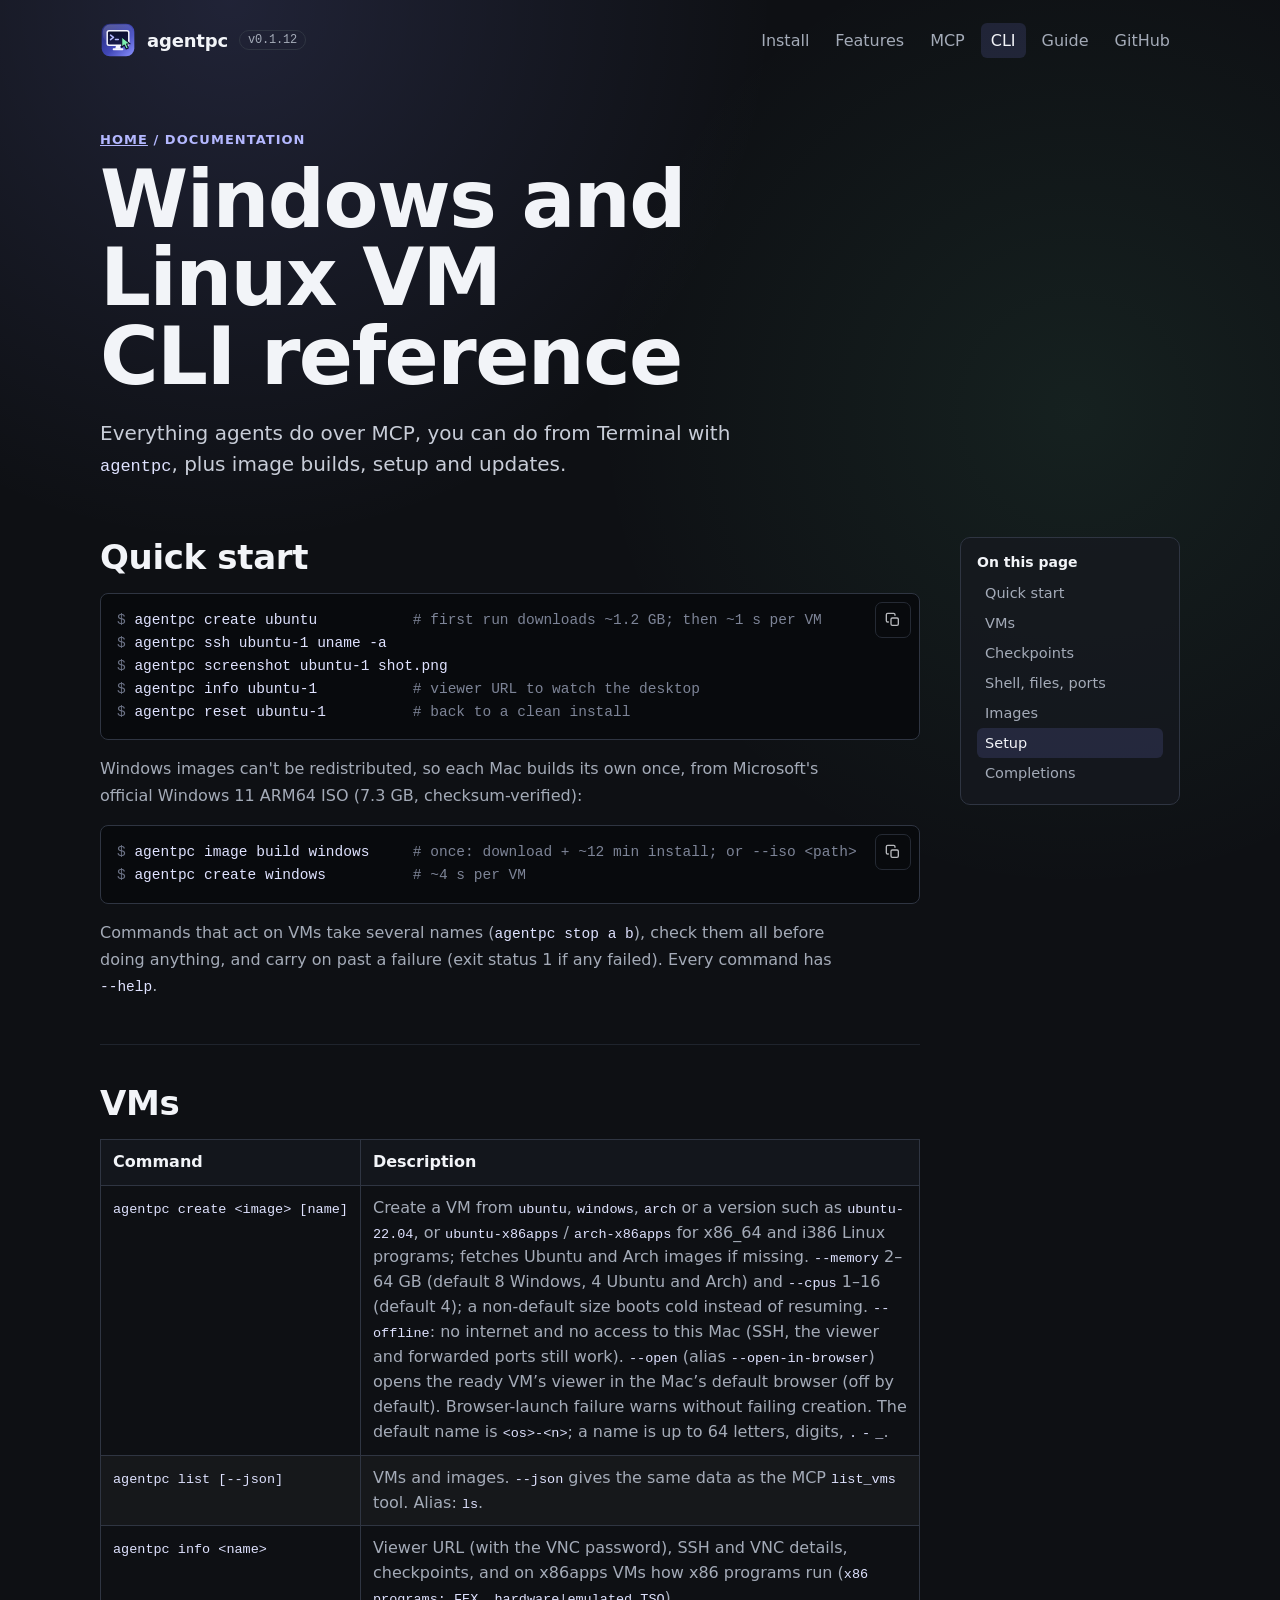
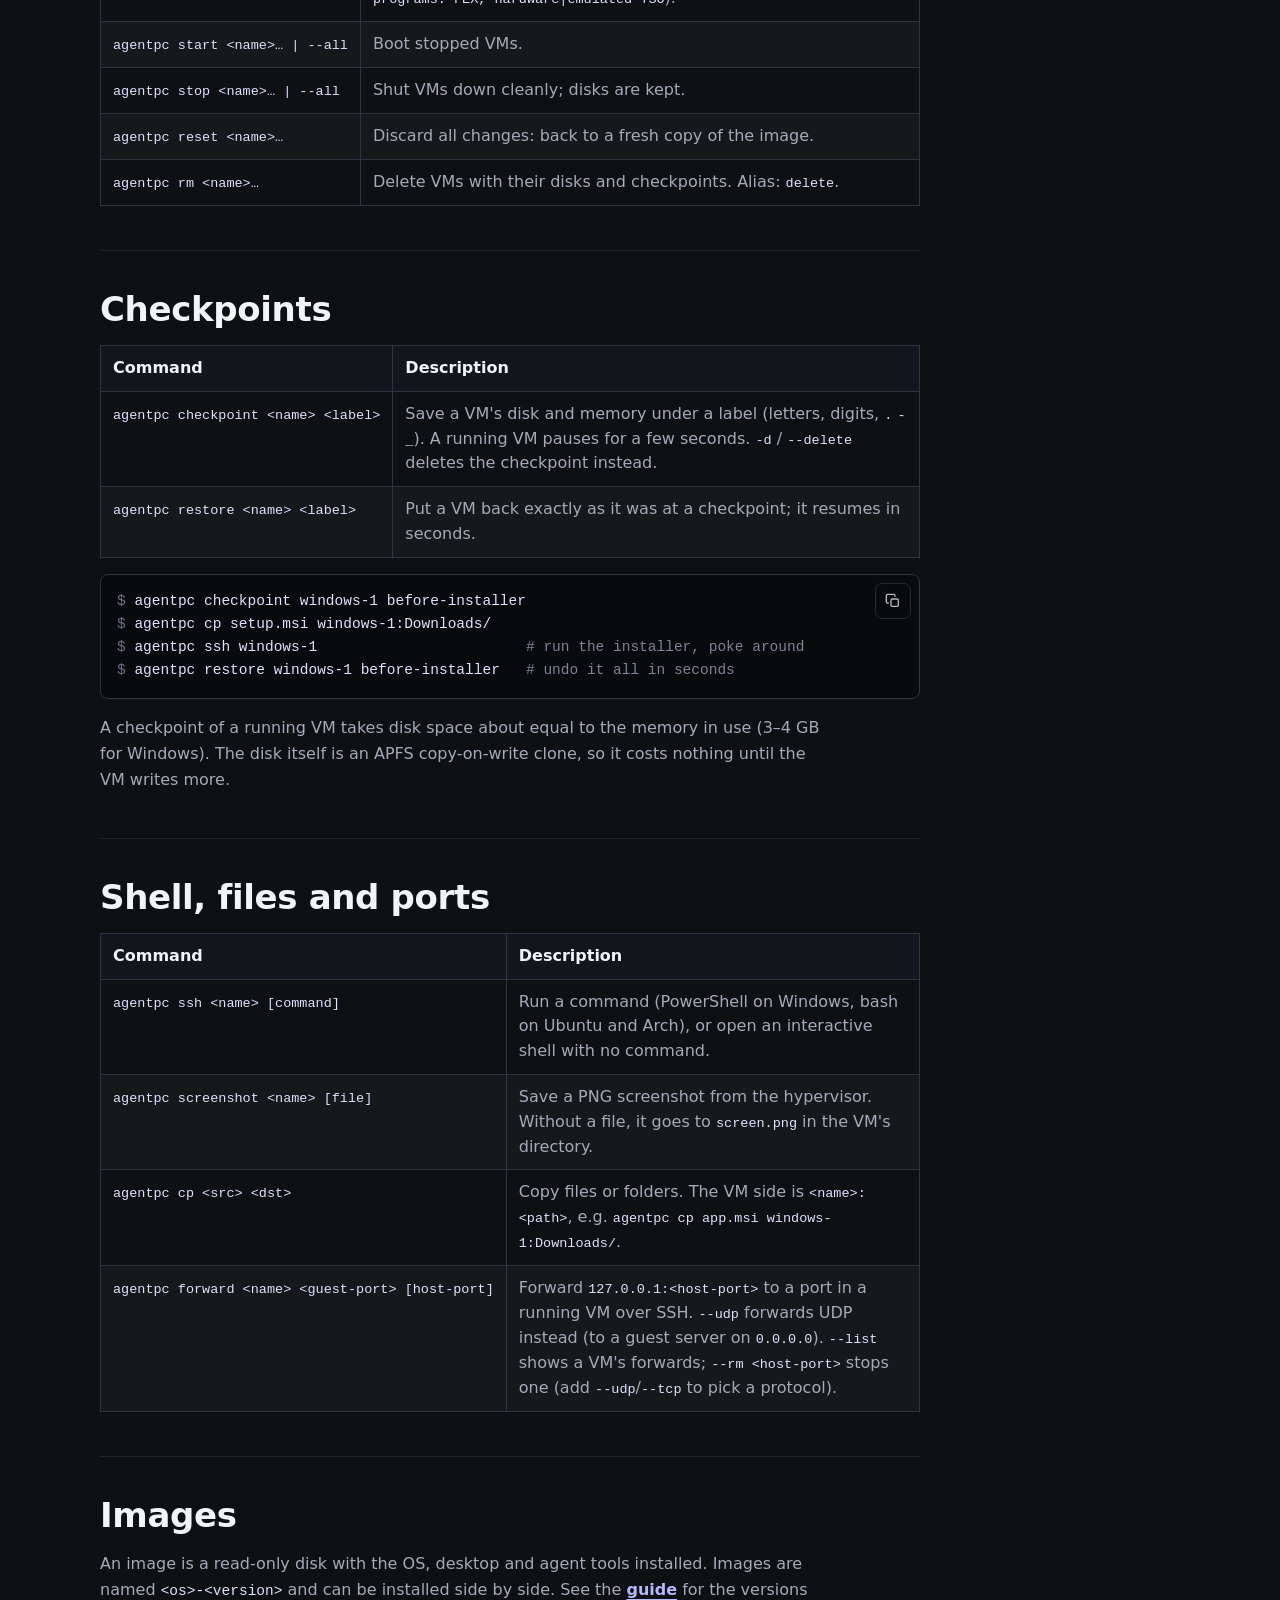
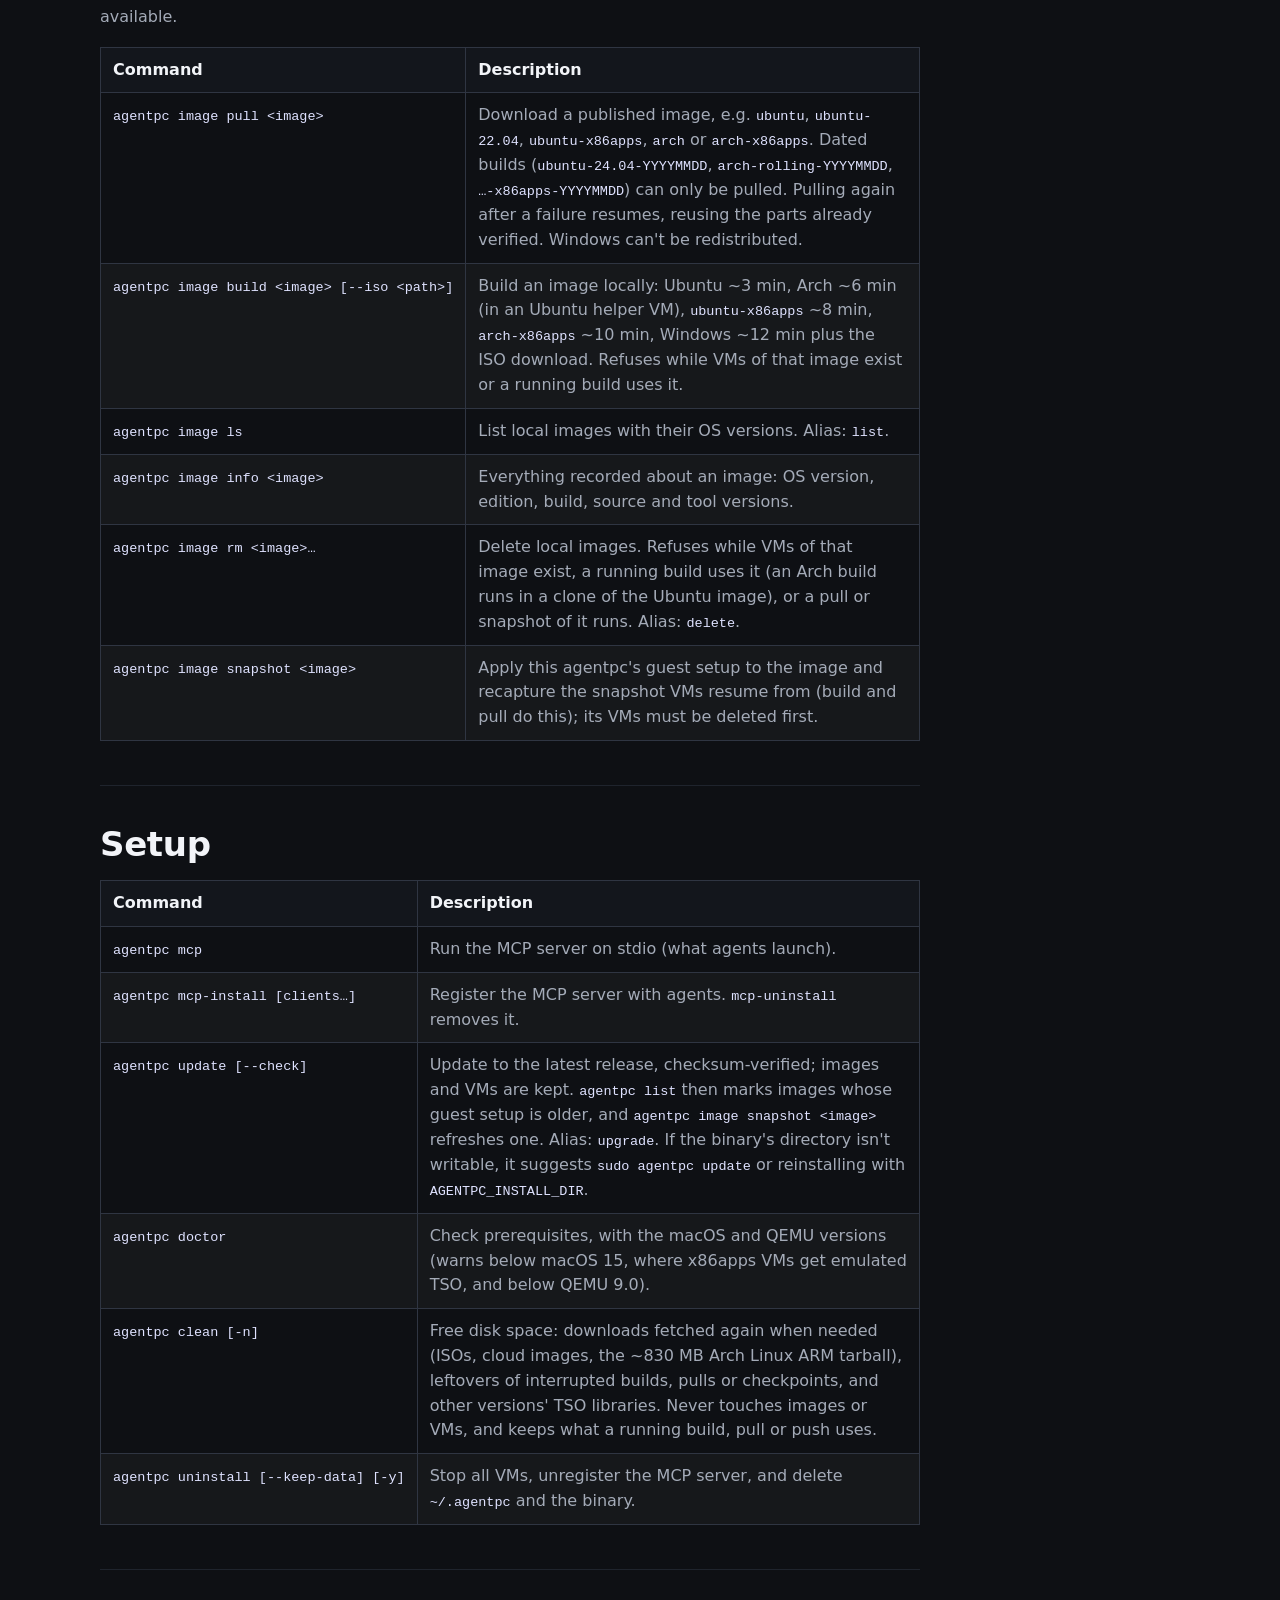
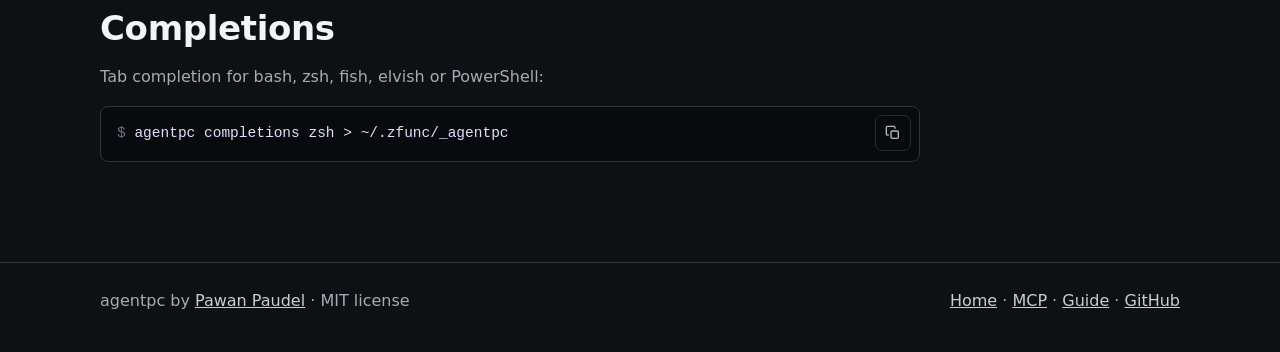
==== commit 954ac3df: "chore: release v0.1.12" ====
--- a/site/cli.html
+++ b/site/cli.html
@@ -54,7 +54,7 @@
         <a class="brand" href="/">
           <img src="favicon.svg" width="36" height="36" alt="" decoding="async" />
           <span>agentpc</span>
-          <span class="version" translate="no">v0.1.11</span>
+          <span class="version" translate="no">v0.1.12</span>
         </a>
         <div class="nav-links">
           <a href="/#install">Install</a>
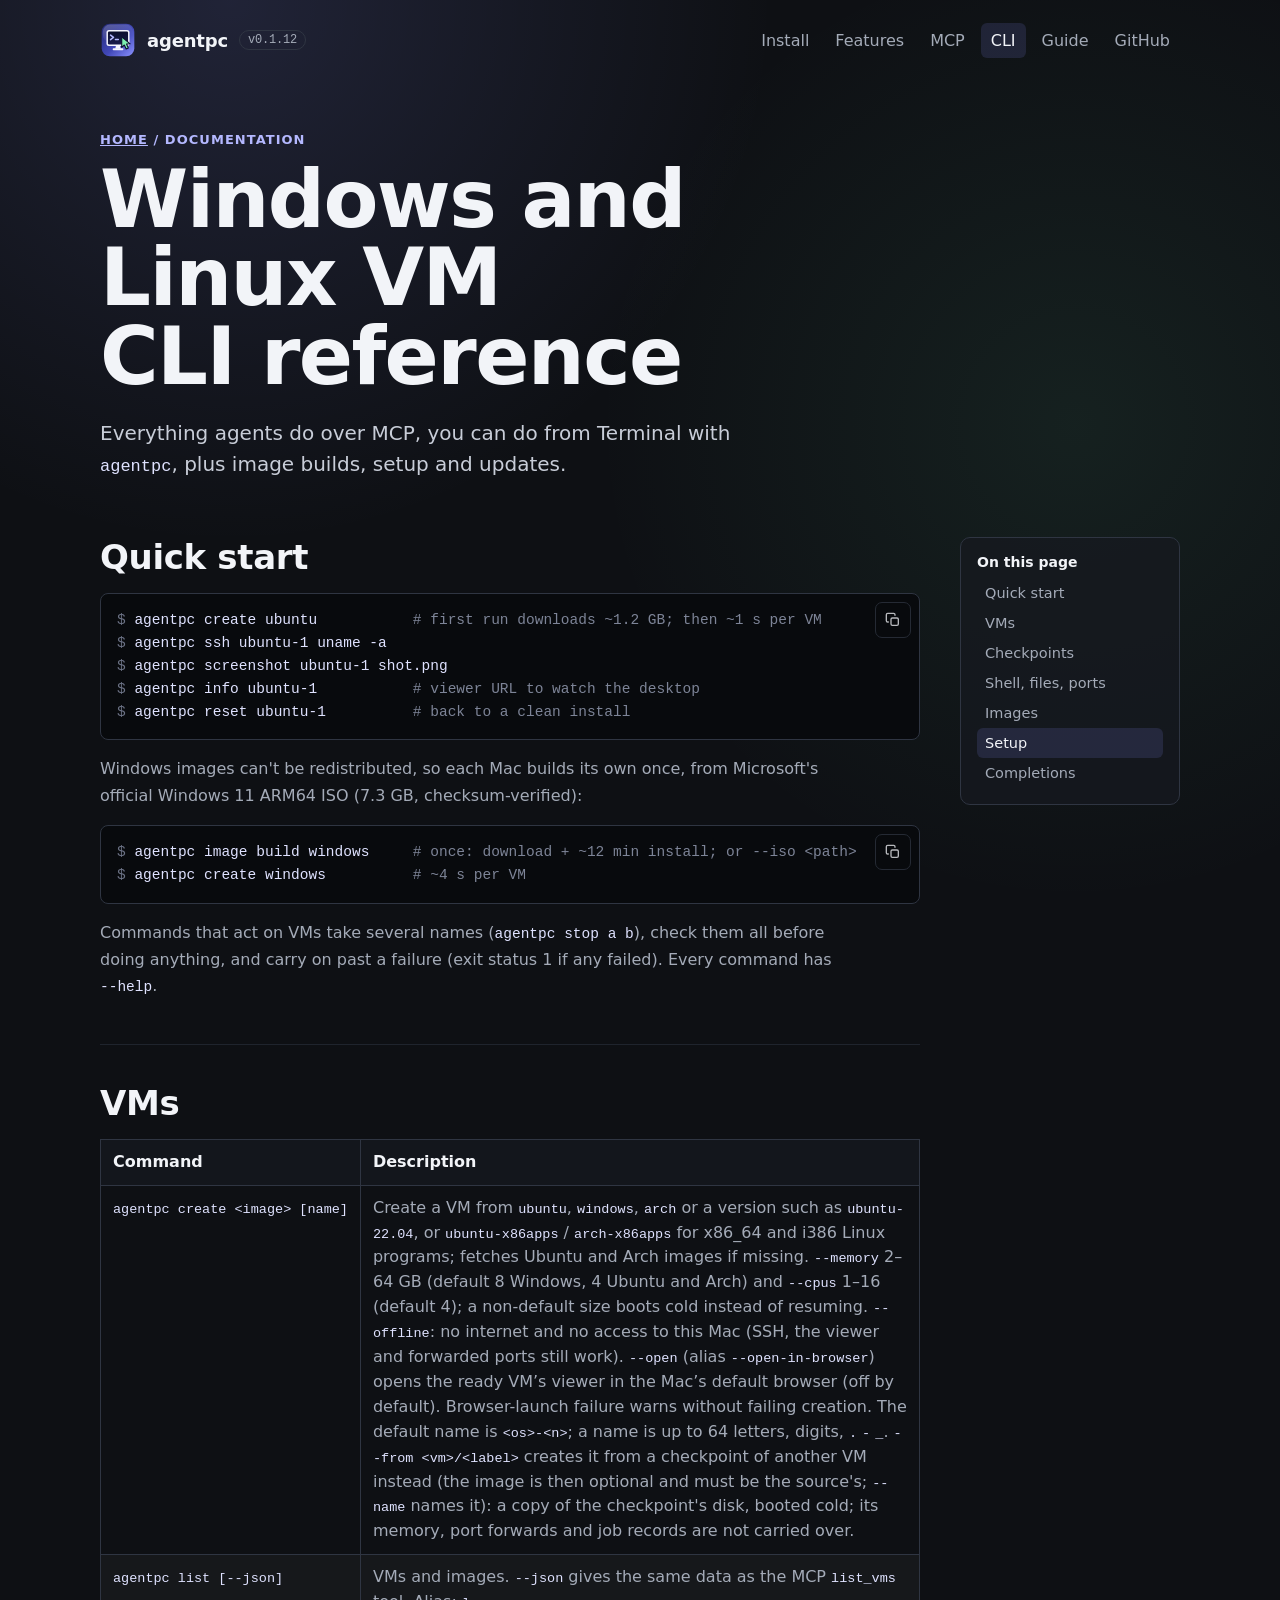
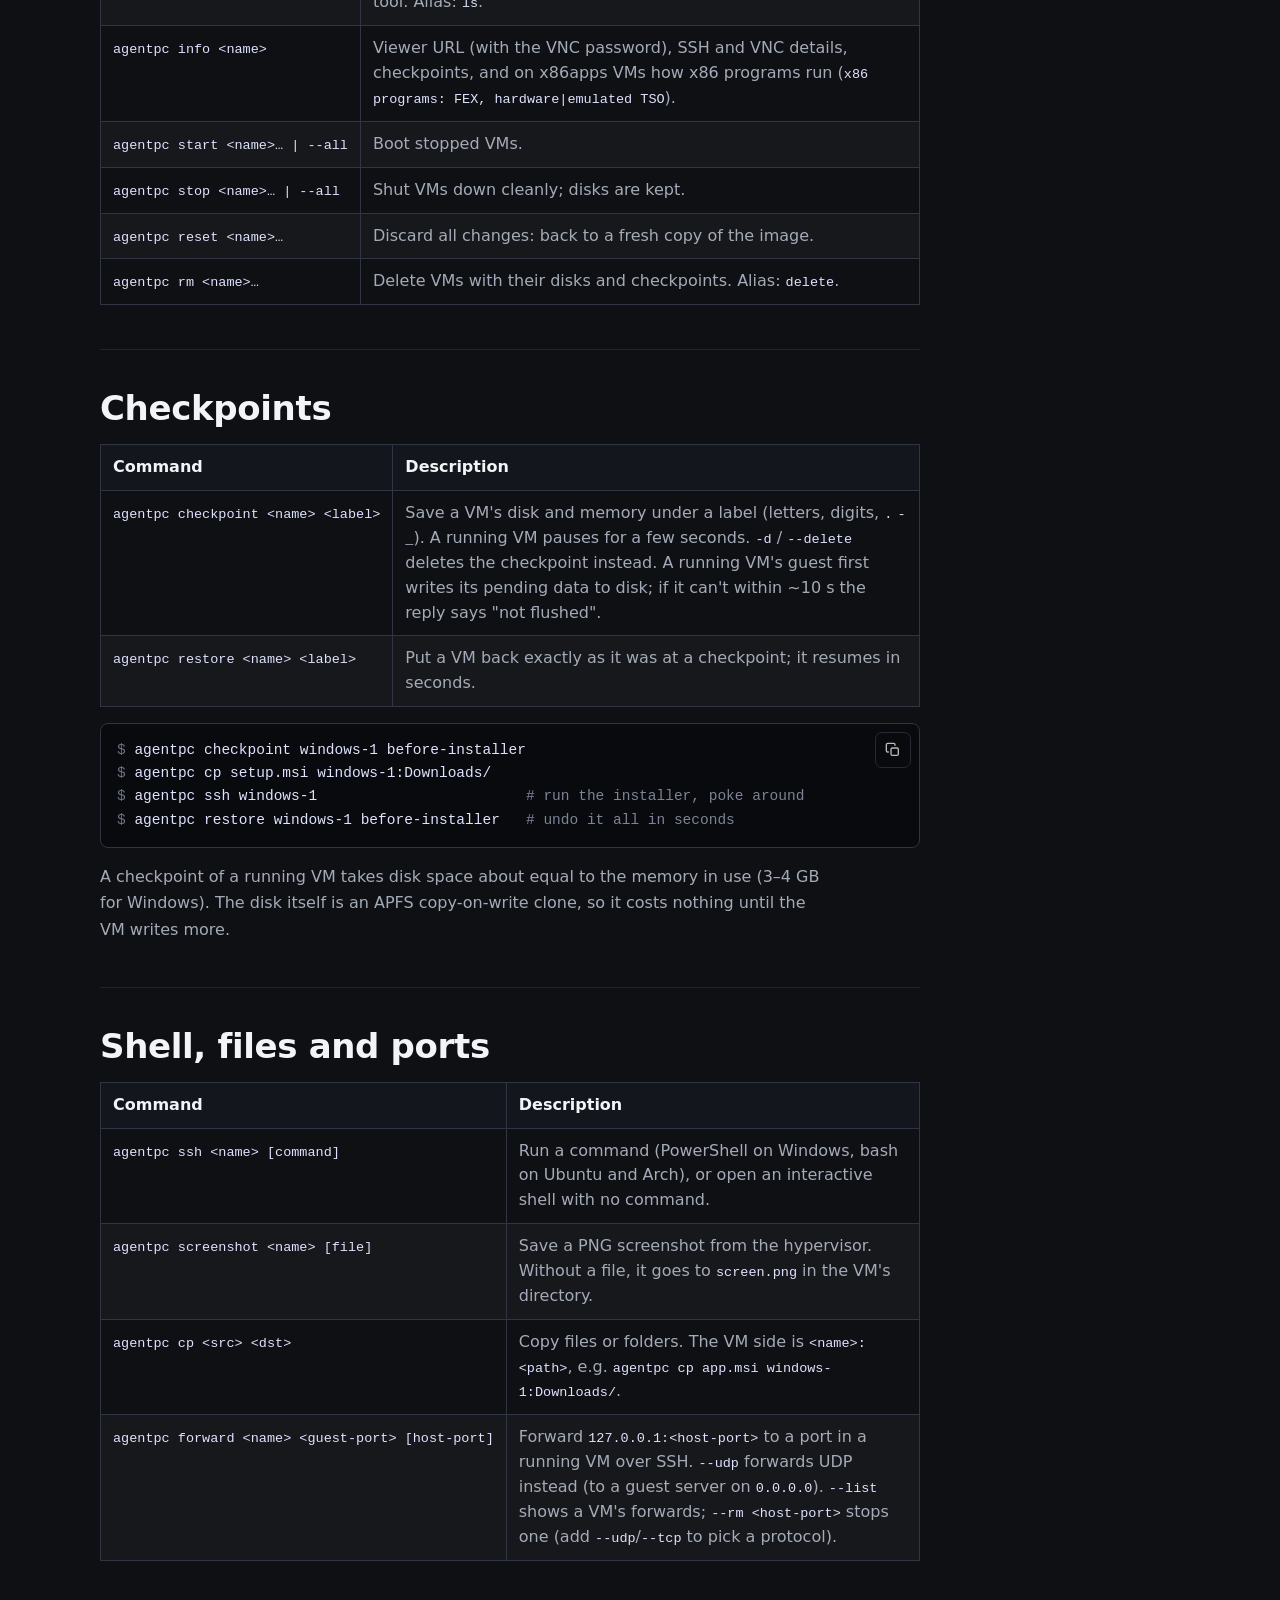
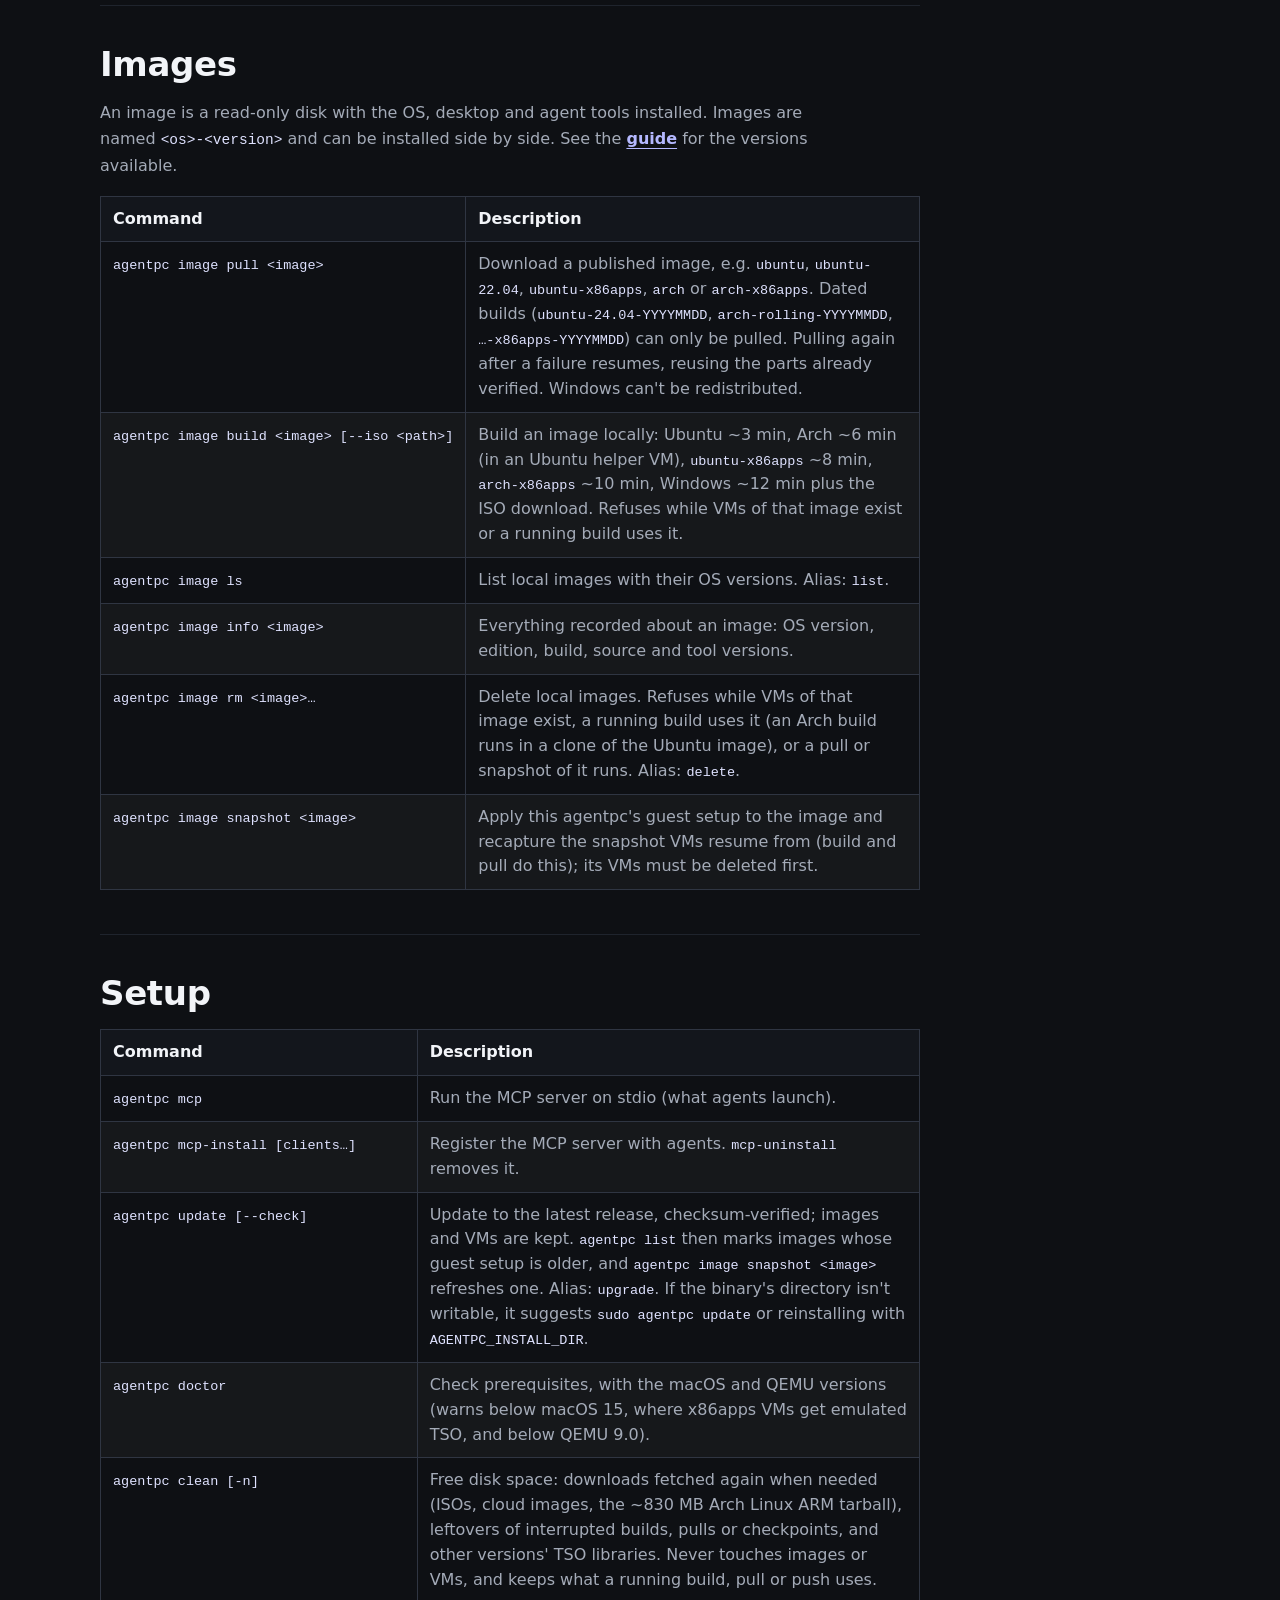
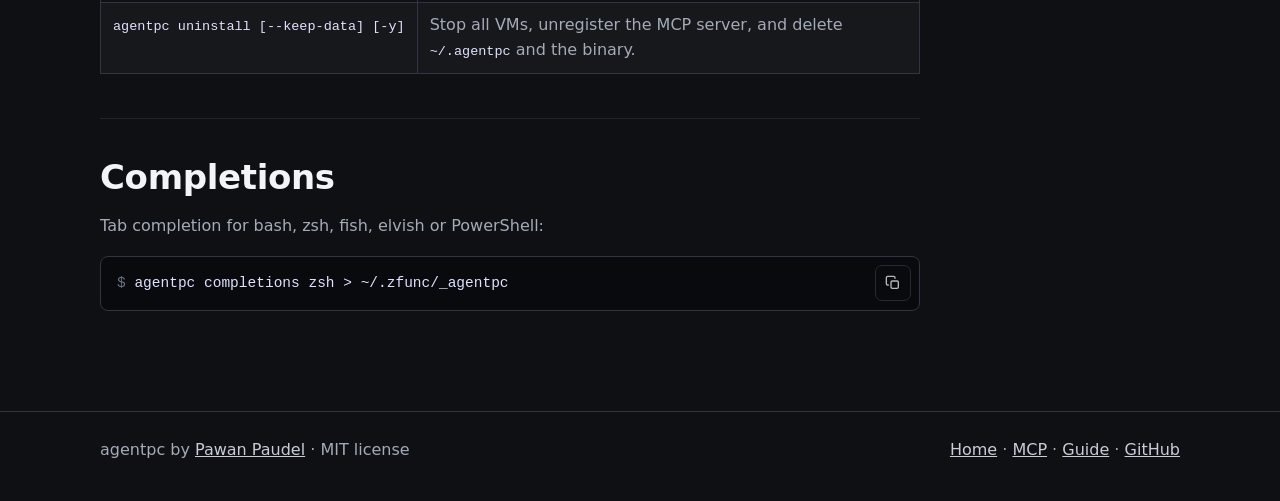
==== commit f1142145: "docs: create VMs from checkpoints and the checkpoint flush" ====
--- a/site/cli.html
+++ b/site/cli.html
@@ -139,6 +139,9 @@
                     <code translate="no">--open</code> (alias <code translate="no">--open-in-browser</code>) opens the ready VM’s viewer in the Mac’s default browser (off by default). Browser-launch failure warns without failing creation. The default name is
                     <code translate="no">&lt;os&gt;-&lt;n&gt;</code>; a name is up to 64 letters, digits,
                     <code translate="no">.</code> <code translate="no">-</code> <code translate="no">_</code>.
+                    <code translate="no">--from &lt;vm&gt;/&lt;label&gt;</code> creates it from a checkpoint of another VM instead
+                    (the image is then optional and must be the source's; <code translate="no">--name</code> names it): a copy of
+                    the checkpoint's disk, booted cold; its memory, port forwards and job records are not carried over.
                   </td>
                 </tr>
                 <tr>
@@ -178,7 +181,7 @@
               <tbody>
                 <tr>
                   <td><code translate="no">agentpc checkpoint &lt;name&gt; &lt;label&gt;</code></td>
-                  <td>Save a VM's disk and memory under a label (letters, digits, <code translate="no">.</code> <code translate="no">-</code> <code translate="no">_</code>). A running VM pauses for a few seconds. <code translate="no">-d</code> / <code translate="no">--delete</code> deletes the checkpoint instead.</td>
+                  <td>Save a VM's disk and memory under a label (letters, digits, <code translate="no">.</code> <code translate="no">-</code> <code translate="no">_</code>). A running VM pauses for a few seconds. <code translate="no">-d</code> / <code translate="no">--delete</code> deletes the checkpoint instead. A running VM's guest first writes its pending data to disk; if it can't within ~10 s the reply says "not flushed".</td>
                 </tr>
                 <tr>
                   <td><code translate="no">agentpc restore &lt;name&gt; &lt;label&gt;</code></td>
